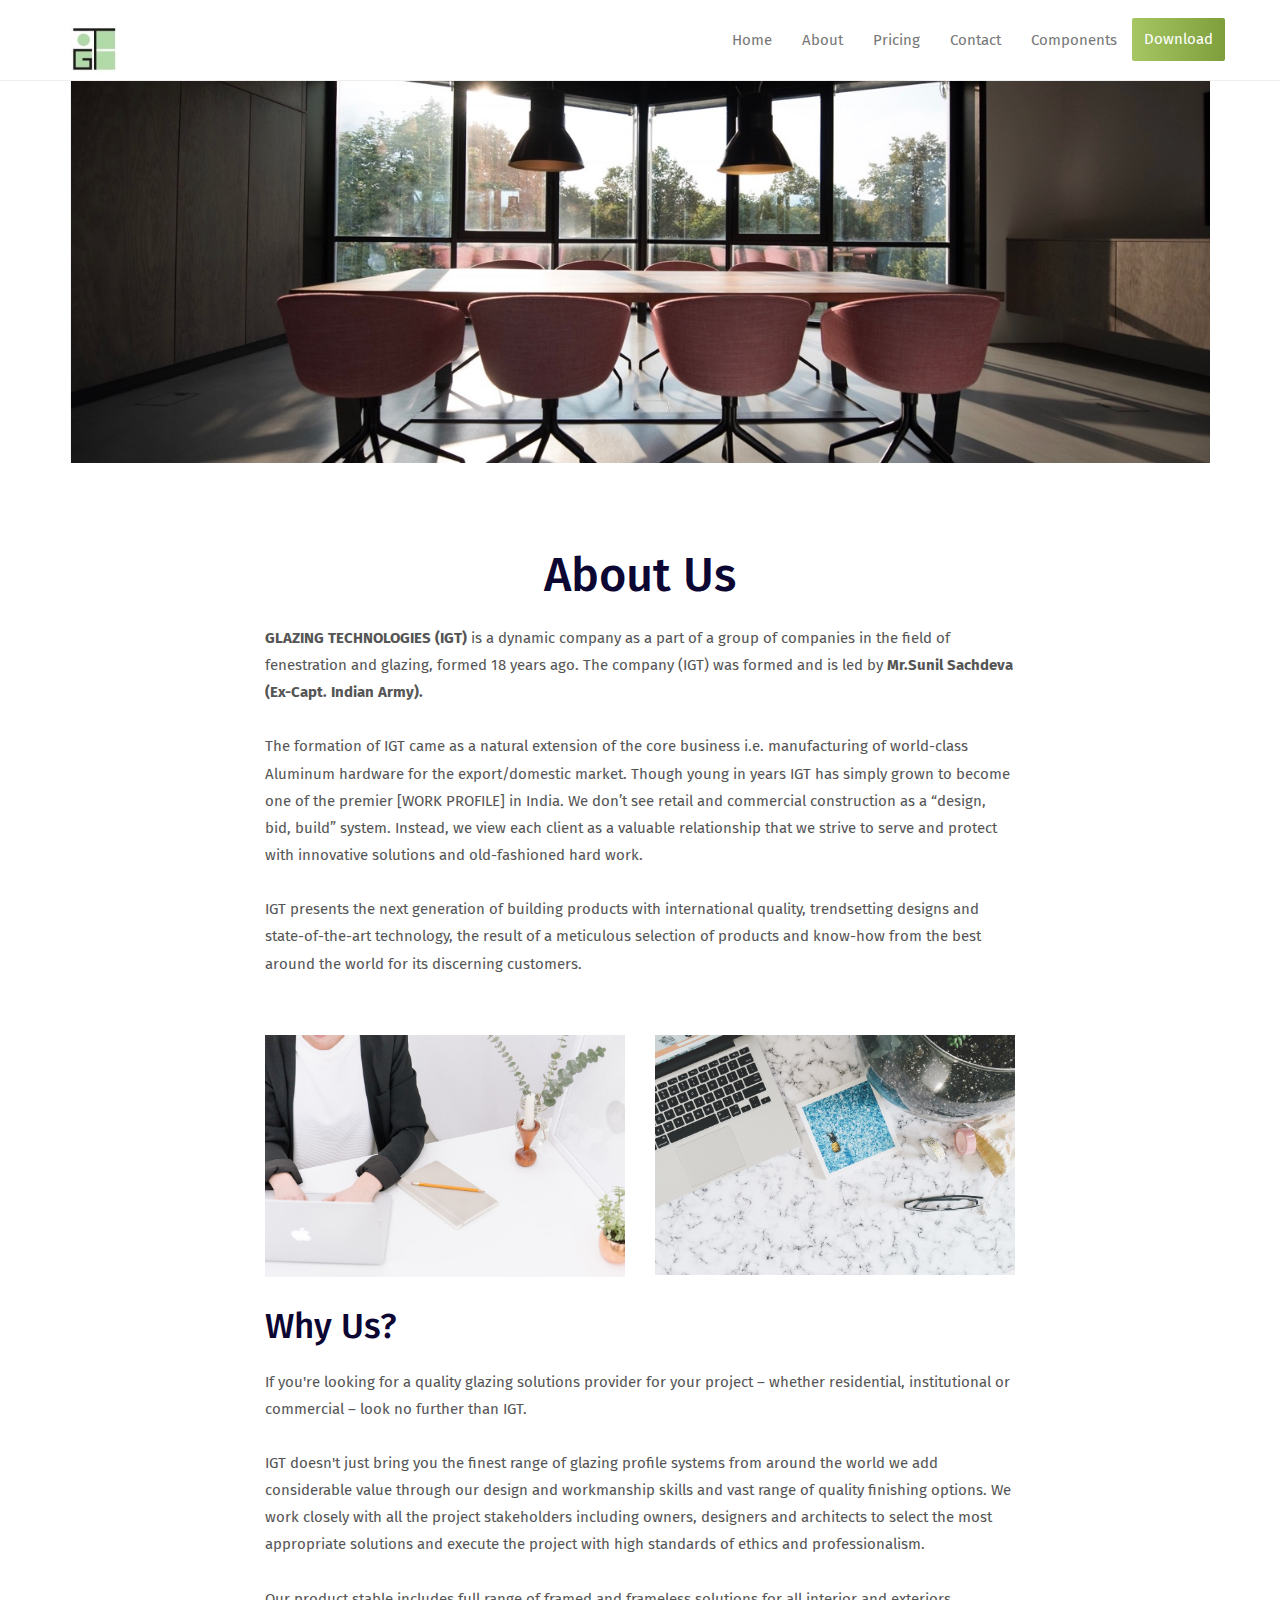
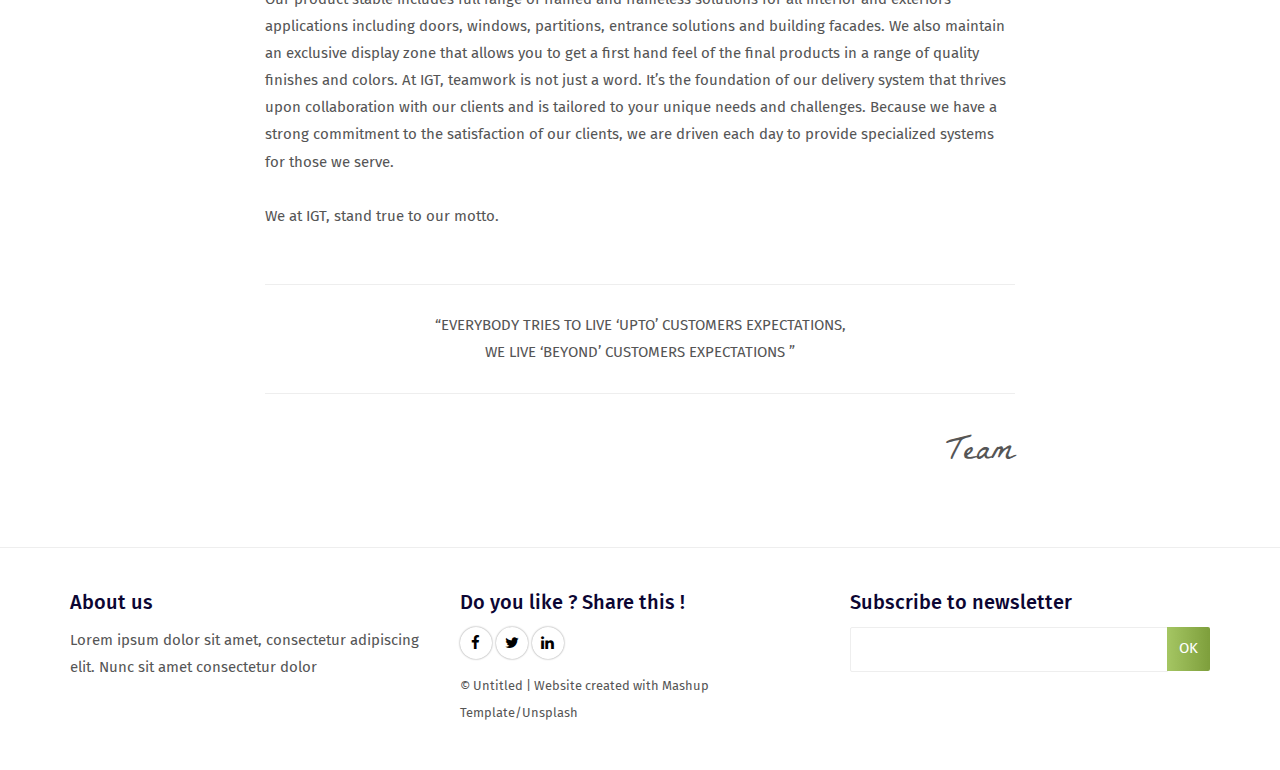
==== about.html @ 7a623878 "new web" ====
<!DOCTYPE html>
<html lang="en">

<head>
  <meta charset="UTF-8">
  <meta content="IE=edge" http-equiv="X-UA-Compatible">
  <meta content="width=device-width,initial-scale=1" name="viewport">
  <meta content="description" name="description">
  <meta name="google" content="notranslate" />
  <meta content="Mashup templates have been developped by Orson.io team" name="author">

  <!-- Disable tap highlight on IE -->
  <meta name="msapplication-tap-highlight" content="no">
  
  <link href="./assets/apple-touch-icon.png" rel="apple-touch-icon">
  <link href="./assets/favicon.ico" rel="icon">

  <link rel="shortcut icon" href="igticon.ico" type="image/x-icon" />
  
  <title>IGT :: About Us</title>

<link href="./main.a3f694c0.css" rel="stylesheet"></head>

<body>

 <!-- Add your content of header -->
<header>
  <nav class="navbar  navbar-fixed-top navbar-default">
    <div class="container">
      <div class="navbar-header">
        <button type="button" class="navbar-toggle uarr collapsed" data-toggle="collapse" data-target="#navbar-collapse-uarr">
          <span class="sr-only">Toggle navigation</span>
          <span class="icon-bar"></span>
          <span class="icon-bar"></span>
          <span class="icon-bar"></span>
        </button>
        <a class="navbar-brand" href="./index.html" title="">
          <img src="igt_logo1.jpg" class="navbar-logo-img" alt="" width="70%">
        </a>
      </div>

      <div class="collapse navbar-collapse" id="navbar-collapse-uarr">
        <ul class="nav navbar-nav navbar-right">
          <li><a href="./index.html" title="" class="active">Home</a></li>
          <li><a href="./about.html" title=""> About</a></li>
          <li><a href="./pricing.html" title=""> Pricing </a></li>
          <li><a href="./contact.html" title="">Contact</a></li>
          <li><a href="./components.html" title="">Components</a></li>
          <li>
            <p>
              <a href="./download.html" class="btn btn-primary navbar-btn" title="">Download</a>
            </p>
          </li>
          
        </ul>
      </div>
    </div>
  </nav>
</header>




<div class="">
    <div class="container">
        <div class="row">

            <div class="col-xs-12">
               <img class="img-responsive" src="./assets/images/img-01.jpg">
            </div>
        </div>
    </div>
</div>

<div class="section-container">
    <div class="container">
        <div class="row">
               <div class="col-xs-12 col-md-8 col-md-offset-2">
                    <div class="text-center">
                    <h1>About Us</h1>
                     </div>   
                        <p class="section-container-spacer"><strong> GLAZING TECHNOLOGIES (IGT) </strong> is a dynamic company as a part of a group of companies in the field of
                        fenestration and glazing, formed 18 years ago. The company (IGT) was formed and is led by <strong> Mr.Sunil Sachdeva (Ex-Capt.
                        Indian Army). </strong> <br><br>
                        The formation of IGT came as a natural extension of the core business i.e. manufacturing of world-class Aluminum
                        hardware for the export/domestic market. Though young in years IGT has simply grown to become one of the premier [WORK
                        PROFILE] in India. We don’t see retail and commercial construction as a “design, bid, build” system. Instead, we view
                        each client as a valuable relationship that we strive to serve and protect with innovative solutions and old-fashioned
                        hard work.<br><br>
                        IGT presents the next generation of building products with international quality, trendsetting designs and
                        state-of-the-art technology, the result of a meticulous selection of products and know-how from the best around the
                        world for its discerning customers.<br><br>

                        </p>

                    <div class="row section-container-spacer">
                        <div class="col-md-6">
                            <img class="img-responsive" src="./assets/images/img-03.jpg">
                        </div>
                        <div class="col-md-6">
                            <img class="img-responsive" src="./assets/images/img-02.jpg">
                        </div>
                    </div>

                    <h2>Why Us?</h2>
                    <p>If you're looking for a quality glazing solutions provider for your project – whether residential, institutional or
                    commercial – look no further than IGT. <br><br>
                    IGT doesn't just bring you the finest range of glazing profile systems from around the world we add considerable value
                    through our design and workmanship skills and vast range of quality finishing options. We work closely with all the
                    project stakeholders including owners, designers and architects to select the most appropriate solutions and execute the
                    project with high standards of ethics and professionalism.<br><br>
                    Our product stable includes full range of framed and frameless solutions for all interior and exteriors applications
                    including doors, windows, partitions, entrance solutions and building facades. We also maintain an exclusive display
                    zone that allows you to get a first hand feel of the final products in a range of quality finishes and colors.
                    At IGT, teamwork is not just a word. It’s the foundation of our delivery system that thrives upon collaboration with our
                    clients and is tailored to your unique needs and challenges. Because we have a strong commitment to the satisfaction of
                    our clients, we are driven each day to provide specialized systems for those we serve. <br><br>
                    We at IGT, stand true to our motto.<br><br>
</p>
<hr> 
                    <p align=center><q>EVERYBODY TRIES TO LIVE ‘UPTO’ CUSTOMERS EXPECTATIONS, <br>
                    WE LIVE ‘BEYOND’ CUSTOMERS EXPECTATIONS
                    <hr color="green">
</q></p>

               </div>
               
                <div class="col-xs-12 col-md-8 col-md-offset-2">
              
                            <small class="signature pull-right">Team</small>
                </div>
            </div>




        </div>

    </div>



</div>







<footer>
    <div class="section-container footer-container">
        <div class="container">
            <div class="row">
                    <div class="col-md-4">
                        <h4>About us</h4>
                        <p>Lorem ipsum dolor sit amet, consectetur adipiscing elit. Nunc sit amet consectetur dolor</p>
                    </div>

                    <div class="col-md-4">
                        <h4>Do you like ? Share this !</h4>
                        <p>
                            <a href="https://facebook.com/" class="social-round-icon white-round-icon fa-icon" title="">
                            <i class="fa fa-facebook" aria-hidden="true"></i>
                          </a>
                          <a href="https://twitter.com/" class="social-round-icon white-round-icon fa-icon" title="">
                            <i class="fa fa-twitter" aria-hidden="true"></i>
                          </a>
                          <a href="https://www.linkedin.com/" class="social-round-icon white-round-icon fa-icon" title="">
                            <i class="fa fa-linkedin" aria-hidden="true"></i>
                          </a>
                        </p>
                        <p><small>© Untitled | Website created with <a href="http://www.mashup-template.com/" class="link-like-text" title="Create website with free html template">Mashup Template</a>/<a href="http://www.unsplash.com/" class="link-like-text" title="Beautiful Free Images">Unsplash</a></small></p>    
                    </div>

                    <div class="col-md-4">
                        <h4>Subscribe to newsletter</h4>
                        
                        <div class="form-group">
                            <div class="input-group">
                                <input type="text" class="form-control footer-input-text">
                                <div class="input-group-btn">
                                    <button type="button" class="btn btn-primary btn-newsletter ">OK</button>
                                </div>
                            </div>
                        </div>


                    </div>
            </div>
        </div>
    </div>
</footer>

<script>
  document.addEventListener("DOMContentLoaded", function (event) {
    navActivePage();
  });
</script>

<!-- Google Analytics: change UA-XXXXX-X to be your site's ID 

<script>
  (function (i, s, o, g, r, a, m) {
    i['GoogleAnalyticsObject'] = r; i[r] = i[r] || function () {
      (i[r].q = i[r].q || []).push(arguments)
    }, i[r].l = 1 * new Date(); a = s.createElement(o),
      m = s.getElementsByTagName(o)[0]; a.async = 1; a.src = g; m.parentNode.insertBefore(a, m)
  })(window, document, 'script', '//www.google-analytics.com/analytics.js', 'ga');
  ga('create', 'UA-XXXXX-X', 'auto');
  ga('send', 'pageview');
</script>

--> 
<script type="text/javascript" src="./main.41beeca9.js"></script></body>

</html>
---- main.a3f694c0.css ----
@import url(https://fonts.googleapis.com/css?family=La+Belle+Aurore|Fira+Sans:400,700);@import url(https://maxcdn.bootstrapcdn.com/font-awesome/4.7.0/css/font-awesome.min.css);/*!
 * Bootstrap v3.3.7 (http://getbootstrap.com)
 * Copyright 2011-2016 Twitter, Inc.
 * Licensed under MIT (https://github.com/twbs/bootstrap/blob/master/LICENSE)
 */
/*! normalize.css v3.0.3 | MIT License | github.com/necolas/normalize.css */html{font-family:sans-serif;-ms-text-size-adjust:100%;-webkit-text-size-adjust:100%}body{margin:0}article,aside,details,figcaption,figure,footer,header,hgroup,main,menu,nav,section,summary{display:block}audio,canvas,progress,video{display:inline-block;vertical-align:baseline}audio:not([controls]){display:none;height:0}[hidden],template{display:none}a{background-color:transparent}a:active,a:hover{outline:0}abbr[title]{border-bottom:1px dotted}b,strong{font-weight:700}dfn{font-style:italic}h1{font-size:2em;margin:.67em 0}mark{background:#ff0;color:#000}small{font-size:80%}sub,sup{font-size:75%;line-height:0;position:relative;vertical-align:baseline}sup{top:-.5em}sub{bottom:-.25em}img{border:0}svg:not(:root){overflow:hidden}figure{margin:1em 40px}hr{box-sizing:content-box;height:0}pre{overflow:auto}code,kbd,pre,samp{font-family:monospace,monospace;font-size:1em}button,input,optgroup,select,textarea{color:inherit;font:inherit;margin:0}button{overflow:visible}button,select{text-transform:none}button,html input[type=button],input[type=reset],input[type=submit]{-webkit-appearance:button;cursor:pointer}button[disabled],html input[disabled]{cursor:default}button::-moz-focus-inner,input::-moz-focus-inner{border:0;padding:0}input{line-height:normal}input[type=checkbox],input[type=radio]{box-sizing:border-box;padding:0}input[type=number]::-webkit-inner-spin-button,input[type=number]::-webkit-outer-spin-button{height:auto}input[type=search]{-webkit-appearance:textfield;box-sizing:content-box}input[type=search]::-webkit-search-cancel-button,input[type=search]::-webkit-search-decoration{-webkit-appearance:none}fieldset{border:1px solid silver;margin:0 2px;padding:.35em .625em .75em}textarea{overflow:auto}optgroup{font-weight:700}table{border-collapse:collapse;border-spacing:0}td,th{padding:0}hr { 
  display: block;
  margin-top: 0.5em;
  margin-bottom: 0.5em;
  margin-left: auto;
  margin-right: auto;
  border-style: inset;
  border-width: 1px;
  color: #449d44 
}

/*! Source: https://github.com/h5bp/html5-boilerplate/blob/master/src/css/main.css */@media print{*,:after,:before{background:transparent!important;color:#000!important;box-shadow:none!important;text-shadow:none!important}a,a:visited{text-decoration:underline}a[href]:after{content:" (" attr(href) ")"}abbr[title]:after{content:" (" attr(title) ")"}a[href^="#"]:after,a[href^="javascript:"]:after{content:""}blockquote,pre{border:1px solid #999;page-break-inside:avoid}thead{display:table-header-group}img,tr{page-break-inside:avoid}img{max-width:100%!important}h2,h3,p{orphans:3;widows:3}h2,h3{page-break-after:avoid}.navbar{display:none}.btn>.caret,.dropup>.btn>.caret{border-top-color:#000!important}.label{border:1px solid #000}.table{border-collapse:collapse!important}.table td,.table th{background-color:#fff!important}.table-bordered td,.table-bordered th{border:1px solid #ddd!important}}*,:after,:before{-webkit-box-sizing:border-box;-moz-box-sizing:border-box;box-sizing:border-box}html{font-size:10px;-webkit-tap-highlight-color:transparent}body{font-family:Fira Sans,Helvetica,Arial,sans-serif;font-size:15px;line-height:1.81;color:#555;background-color:#fff}button,input,select,textarea{font-family:inherit;font-size:inherit;line-height:inherit}a{color:#8b62ff;text-decoration:none}a:focus,a:hover{color:#5216ff;text-decoration:underline}a:focus{outline:5px auto -webkit-focus-ring-color;outline-offset:-2px}figure{margin:0}img{vertical-align:middle}.img-responsive{display:block;max-width:100%;height:auto}.img-rounded{border-radius:2px}.img-thumbnail{padding:4px;line-height:1.81;background-color:#fff;border:1px solid #ddd;border-radius:2px;-webkit-transition:all .2s ease-in-out;-o-transition:all .2s ease-in-out;transition:all .2s ease-in-out;display:inline-block;max-width:100%;height:auto}.img-circle{border-radius:50%}hr{margin-top:27px;margin-bottom:27px;border:0;border-top:1px solid #eee}.sr-only{position:absolute;width:1px;height:1px;margin:-1px;padding:0;overflow:hidden;clip:rect(0,0,0,0);border:0}.sr-only-focusable:active,.sr-only-focusable:focus{position:static;width:auto;height:auto;margin:0;overflow:visible;clip:auto}[role=button]{cursor:pointer}.h1,.h2,.h3,.h4,.h5,.h6,h1,h2,h3,h4,h5,h6{font-family:inherit;font-weight:500;line-height:1.1;color:#0c0633}.h1 .small,.h1 small,.h2 .small,.h2 small,.h3 .small,.h3 small,.h4 .small,.h4 small,.h5 .small,.h5 small,.h6 .small,.h6 small,h1 .small,h1 small,h2 .small,h2 small,h3 .small,h3 small,h4 .small,h4 small,h5 .small,h5 small,h6 .small,h6 small{font-weight:400;line-height:1;color:#777}.h1,.h2,.h3,h1,h2,h3{margin-top:27px;margin-bottom:13.5px}.h1 .small,.h1 small,.h2 .small,.h2 small,.h3 .small,.h3 small,h1 .small,h1 small,h2 .small,h2 small,h3 .small,h3 small{font-size:65%}.h4,.h5,.h6,h4,h5,h6{margin-top:13.5px;margin-bottom:13.5px}.h4 .small,.h4 small,.h5 .small,.h5 small,.h6 .small,.h6 small,h4 .small,h4 small,h5 .small,h5 small,h6 .small,h6 small{font-size:75%}.h1,h1{font-size:47px}.h2,h2{font-size:35px}.h3,h3{font-size:27px}.h4,h4{font-size:20px}.h5,h5{font-size:15px}.h6,h6{font-size:13px}p{margin:0 0 13.5px}.lead{margin-bottom:27px;font-size:17px;font-weight:300;line-height:1.4}@media (min-width:768px){.lead{font-size:22.5px}}.small,small{font-size:86%}.mark,mark{background-color:#fcf8e3;padding:.2em}.text-left{text-align:left}.text-right{text-align:right}.text-center{text-align:center}.text-justify{text-align:justify}.text-nowrap{white-space:nowrap}.text-lowercase{text-transform:lowercase}.initialism,.text-uppercase{text-transform:uppercase}.text-capitalize{text-transform:capitalize}.text-muted{color:#777}.text-primary{color:#8b62ff}a.text-primary:focus,a.text-primary:hover{color:#652fff}.text-success{color:#fff}a.text-success:focus,a.text-success:hover{color:#e6e6e6}.text-info{color:#31708f}a.text-info:focus,a.text-info:hover{color:#245269}.text-warning{color:#8a6d3b}a.text-warning:focus,a.text-warning:hover{color:#66512c}.text-danger{color:#fff}a.text-danger:focus,a.text-danger:hover{color:#e6e6e6}.bg-primary{color:#fff;background-color:#8b62ff}a.bg-primary:focus,a.bg-primary:hover{background-color:#652fff}.bg-success{background-color:#005bff}a.bg-success:focus,a.bg-success:hover{background-color:#0049cc}.bg-info{background-color:#d9edf7}a.bg-info:focus,a.bg-info:hover{background-color:#afd9ee}.bg-warning{background-color:#fcf8e3}a.bg-warning:focus,a.bg-warning:hover{background-color:#f7ecb5}.bg-danger{background-color:#fe6767}a.bg-danger:focus,a.bg-danger:hover{background-color:#fe3434}.page-header{padding-bottom:12.5px;margin:54px 0 27px;border-bottom:1px solid #eee}ol,ul{margin-top:0;margin-bottom:13.5px}ol ol,ol ul,ul ol,ul ul{margin-bottom:0}.list-inline,.list-unstyled{padding-left:0;list-style:none}.list-inline{margin-left:-5px}.list-inline>li{display:inline-block;padding-left:5px;padding-right:5px}dl{margin-top:0;margin-bottom:27px}dd,dt{line-height:1.81}dt{font-weight:700}dd{margin-left:0}.dl-horizontal dd:after,.dl-horizontal dd:before{content:" ";display:table}.dl-horizontal dd:after{clear:both}@media (min-width:768px){.dl-horizontal dt{float:left;width:160px;clear:left;text-align:right;overflow:hidden;text-overflow:ellipsis;white-space:nowrap}.dl-horizontal dd{margin-left:180px}}abbr[data-original-title],abbr[title]{cursor:help;border-bottom:1px dotted #777}.initialism{font-size:90%}blockquote{padding:13.5px 27px;margin:0 0 27px;font-size:18.75px;border-left:5px solid #eee}blockquote ol:last-child,blockquote p:last-child,blockquote ul:last-child{margin-bottom:0}blockquote .small,blockquote footer,blockquote small{display:block;font-size:80%;line-height:1.81;color:#777}blockquote .small:before,blockquote footer:before,blockquote small:before{content:"\2014   \A0"}.blockquote-reverse,blockquote.pull-right{padding-right:15px;padding-left:0;border-right:5px solid #eee;border-left:0;text-align:right}.blockquote-reverse .small:before,.blockquote-reverse footer:before,.blockquote-reverse small:before,blockquote.pull-right .small:before,blockquote.pull-right footer:before,blockquote.pull-right small:before{content:""}.blockquote-reverse .small:after,.blockquote-reverse footer:after,.blockquote-reverse small:after,blockquote.pull-right .small:after,blockquote.pull-right footer:after,blockquote.pull-right small:after{content:"\A0   \2014"}address{margin-bottom:27px;font-style:normal;line-height:1.81}code,kbd,pre,samp{font-family:Menlo,Monaco,Consolas,Courier New,monospace}code{color:#c7254e;background-color:#f9f2f4}code,kbd{padding:2px 4px;font-size:90%;border-radius:2px}kbd{color:#fff;background-color:#333;box-shadow:inset 0 -1px 0 rgba(0,0,0,.25)}kbd kbd{padding:0;font-size:100%;font-weight:700;box-shadow:none}pre{display:block;padding:13px;margin:0 0 13.5px;font-size:14px;line-height:1.81;word-break:break-all;word-wrap:break-word;color:#333;background-color:#f5f5f5;border:1px solid #ccc;border-radius:2px}pre code{padding:0;font-size:inherit;color:inherit;white-space:pre-wrap;background-color:transparent;border-radius:0}.pre-scrollable{max-height:340px;overflow-y:scroll}.container{margin-right:auto;margin-left:auto;padding-left:15px;padding-right:15px}.container:after,.container:before{content:" ";display:table}.container:after{clear:both}@media (min-width:768px){.container{width:750px}}@media (min-width:992px){.container{width:970px}}@media (min-width:1200px){.container{width:1170px}}.container-fluid{margin-right:auto;margin-left:auto;padding-left:15px;padding-right:15px}.container-fluid:after,.container-fluid:before{content:" ";display:table}.container-fluid:after{clear:both}.row{margin-left:-15px;margin-right:-15px}.row:after,.row:before{content:" ";display:table}.row:after{clear:both}.col-lg-1,.col-lg-2,.col-lg-3,.col-lg-4,.col-lg-5,.col-lg-6,.col-lg-7,.col-lg-8,.col-lg-9,.col-lg-10,.col-lg-11,.col-lg-12,.col-md-1,.col-md-2,.col-md-3,.col-md-4,.col-md-5,.col-md-6,.col-md-7,.col-md-8,.col-md-9,.col-md-10,.col-md-11,.col-md-12,.col-sm-1,.col-sm-2,.col-sm-3,.col-sm-4,.col-sm-5,.col-sm-6,.col-sm-7,.col-sm-8,.col-sm-9,.col-sm-10,.col-sm-11,.col-sm-12,.col-xs-1,.col-xs-2,.col-xs-3,.col-xs-4,.col-xs-5,.col-xs-6,.col-xs-7,.col-xs-8,.col-xs-9,.col-xs-10,.col-xs-11,.col-xs-12{position:relative;min-height:1px;padding-left:15px;padding-right:15px}.col-xs-1,.col-xs-2,.col-xs-3,.col-xs-4,.col-xs-5,.col-xs-6,.col-xs-7,.col-xs-8,.col-xs-9,.col-xs-10,.col-xs-11,.col-xs-12{float:left}.col-xs-1{width:8.33333%}.col-xs-2{width:16.66667%}.col-xs-3{width:25%}.col-xs-4{width:33.33333%}.col-xs-5{width:41.66667%}.col-xs-6{width:50%}.col-xs-7{width:58.33333%}.col-xs-8{width:66.66667%}.col-xs-9{width:75%}.col-xs-10{width:83.33333%}.col-xs-11{width:91.66667%}.col-xs-12{width:100%}.col-xs-pull-0{right:auto}.col-xs-pull-1{right:8.33333%}.col-xs-pull-2{right:16.66667%}.col-xs-pull-3{right:25%}.col-xs-pull-4{right:33.33333%}.col-xs-pull-5{right:41.66667%}.col-xs-pull-6{right:50%}.col-xs-pull-7{right:58.33333%}.col-xs-pull-8{right:66.66667%}.col-xs-pull-9{right:75%}.col-xs-pull-10{right:83.33333%}.col-xs-pull-11{right:91.66667%}.col-xs-pull-12{right:100%}.col-xs-push-0{left:auto}.col-xs-push-1{left:8.33333%}.col-xs-push-2{left:16.66667%}.col-xs-push-3{left:25%}.col-xs-push-4{left:33.33333%}.col-xs-push-5{left:41.66667%}.col-xs-push-6{left:50%}.col-xs-push-7{left:58.33333%}.col-xs-push-8{left:66.66667%}.col-xs-push-9{left:75%}.col-xs-push-10{left:83.33333%}.col-xs-push-11{left:91.66667%}.col-xs-push-12{left:100%}.col-xs-offset-0{margin-left:0}.col-xs-offset-1{margin-left:8.33333%}.col-xs-offset-2{margin-left:16.66667%}.col-xs-offset-3{margin-left:25%}.col-xs-offset-4{margin-left:33.33333%}.col-xs-offset-5{margin-left:41.66667%}.col-xs-offset-6{margin-left:50%}.col-xs-offset-7{margin-left:58.33333%}.col-xs-offset-8{margin-left:66.66667%}.col-xs-offset-9{margin-left:75%}.col-xs-offset-10{margin-left:83.33333%}.col-xs-offset-11{margin-left:91.66667%}.col-xs-offset-12{margin-left:100%}@media (min-width:768px){.col-sm-1,.col-sm-2,.col-sm-3,.col-sm-4,.col-sm-5,.col-sm-6,.col-sm-7,.col-sm-8,.col-sm-9,.col-sm-10,.col-sm-11,.col-sm-12{float:left}.col-sm-1{width:8.33333%}.col-sm-2{width:16.66667%}.col-sm-3{width:25%}.col-sm-4{width:33.33333%}.col-sm-5{width:41.66667%}.col-sm-6{width:50%}.col-sm-7{width:58.33333%}.col-sm-8{width:66.66667%}.col-sm-9{width:75%}.col-sm-10{width:83.33333%}.col-sm-11{width:91.66667%}.col-sm-12{width:100%}.col-sm-pull-0{right:auto}.col-sm-pull-1{right:8.33333%}.col-sm-pull-2{right:16.66667%}.col-sm-pull-3{right:25%}.col-sm-pull-4{right:33.33333%}.col-sm-pull-5{right:41.66667%}.col-sm-pull-6{right:50%}.col-sm-pull-7{right:58.33333%}.col-sm-pull-8{right:66.66667%}.col-sm-pull-9{right:75%}.col-sm-pull-10{right:83.33333%}.col-sm-pull-11{right:91.66667%}.col-sm-pull-12{right:100%}.col-sm-push-0{left:auto}.col-sm-push-1{left:8.33333%}.col-sm-push-2{left:16.66667%}.col-sm-push-3{left:25%}.col-sm-push-4{left:33.33333%}.col-sm-push-5{left:41.66667%}.col-sm-push-6{left:50%}.col-sm-push-7{left:58.33333%}.col-sm-push-8{left:66.66667%}.col-sm-push-9{left:75%}.col-sm-push-10{left:83.33333%}.col-sm-push-11{left:91.66667%}.col-sm-push-12{left:100%}.col-sm-offset-0{margin-left:0}.col-sm-offset-1{margin-left:8.33333%}.col-sm-offset-2{margin-left:16.66667%}.col-sm-offset-3{margin-left:25%}.col-sm-offset-4{margin-left:33.33333%}.col-sm-offset-5{margin-left:41.66667%}.col-sm-offset-6{margin-left:50%}.col-sm-offset-7{margin-left:58.33333%}.col-sm-offset-8{margin-left:66.66667%}.col-sm-offset-9{margin-left:75%}.col-sm-offset-10{margin-left:83.33333%}.col-sm-offset-11{margin-left:91.66667%}.col-sm-offset-12{margin-left:100%}}@media (min-width:992px){.col-md-1,.col-md-2,.col-md-3,.col-md-4,.col-md-5,.col-md-6,.col-md-7,.col-md-8,.col-md-9,.col-md-10,.col-md-11,.col-md-12{float:left}.col-md-1{width:8.33333%}.col-md-2{width:16.66667%}.col-md-3{width:25%}.col-md-4{width:33.33333%}.col-md-5{width:41.66667%}.col-md-6{width:50%}.col-md-7{width:58.33333%}.col-md-8{width:66.66667%}.col-md-9{width:75%}.col-md-10{width:83.33333%}.col-md-11{width:91.66667%}.col-md-12{width:100%}.col-md-pull-0{right:auto}.col-md-pull-1{right:8.33333%}.col-md-pull-2{right:16.66667%}.col-md-pull-3{right:25%}.col-md-pull-4{right:33.33333%}.col-md-pull-5{right:41.66667%}.col-md-pull-6{right:50%}.col-md-pull-7{right:58.33333%}.col-md-pull-8{right:66.66667%}.col-md-pull-9{right:75%}.col-md-pull-10{right:83.33333%}.col-md-pull-11{right:91.66667%}.col-md-pull-12{right:100%}.col-md-push-0{left:auto}.col-md-push-1{left:8.33333%}.col-md-push-2{left:16.66667%}.col-md-push-3{left:25%}.col-md-push-4{left:33.33333%}.col-md-push-5{left:41.66667%}.col-md-push-6{left:50%}.col-md-push-7{left:58.33333%}.col-md-push-8{left:66.66667%}.col-md-push-9{left:75%}.col-md-push-10{left:83.33333%}.col-md-push-11{left:91.66667%}.col-md-push-12{left:100%}.col-md-offset-0{margin-left:0}.col-md-offset-1{margin-left:8.33333%}.col-md-offset-2{margin-left:16.66667%}.col-md-offset-3{margin-left:25%}.col-md-offset-4{margin-left:33.33333%}.col-md-offset-5{margin-left:41.66667%}.col-md-offset-6{margin-left:50%}.col-md-offset-7{margin-left:58.33333%}.col-md-offset-8{margin-left:66.66667%}.col-md-offset-9{margin-left:75%}.col-md-offset-10{margin-left:83.33333%}.col-md-offset-11{margin-left:91.66667%}.col-md-offset-12{margin-left:100%}}@media (min-width:1200px){.col-lg-1,.col-lg-2,.col-lg-3,.col-lg-4,.col-lg-5,.col-lg-6,.col-lg-7,.col-lg-8,.col-lg-9,.col-lg-10,.col-lg-11,.col-lg-12{float:left}.col-lg-1{width:8.33333%}.col-lg-2{width:16.66667%}.col-lg-3{width:25%}.col-lg-4{width:33.33333%}.col-lg-5{width:41.66667%}.col-lg-6{width:50%}.col-lg-7{width:58.33333%}.col-lg-8{width:66.66667%}.col-lg-9{width:75%}.col-lg-10{width:83.33333%}.col-lg-11{width:91.66667%}.col-lg-12{width:100%}.col-lg-pull-0{right:auto}.col-lg-pull-1{right:8.33333%}.col-lg-pull-2{right:16.66667%}.col-lg-pull-3{right:25%}.col-lg-pull-4{right:33.33333%}.col-lg-pull-5{right:41.66667%}.col-lg-pull-6{right:50%}.col-lg-pull-7{right:58.33333%}.col-lg-pull-8{right:66.66667%}.col-lg-pull-9{right:75%}.col-lg-pull-10{right:83.33333%}.col-lg-pull-11{right:91.66667%}.col-lg-pull-12{right:100%}.col-lg-push-0{left:auto}.col-lg-push-1{left:8.33333%}.col-lg-push-2{left:16.66667%}.col-lg-push-3{left:25%}.col-lg-push-4{left:33.33333%}.col-lg-push-5{left:41.66667%}.col-lg-push-6{left:50%}.col-lg-push-7{left:58.33333%}.col-lg-push-8{left:66.66667%}.col-lg-push-9{left:75%}.col-lg-push-10{left:83.33333%}.col-lg-push-11{left:91.66667%}.col-lg-push-12{left:100%}.col-lg-offset-0{margin-left:0}.col-lg-offset-1{margin-left:8.33333%}.col-lg-offset-2{margin-left:16.66667%}.col-lg-offset-3{margin-left:25%}.col-lg-offset-4{margin-left:33.33333%}.col-lg-offset-5{margin-left:41.66667%}.col-lg-offset-6{margin-left:50%}.col-lg-offset-7{margin-left:58.33333%}.col-lg-offset-8{margin-left:66.66667%}.col-lg-offset-9{margin-left:75%}.col-lg-offset-10{margin-left:83.33333%}.col-lg-offset-11{margin-left:91.66667%}.col-lg-offset-12{margin-left:100%}}table{background-color:transparent}caption{padding-top:8px;padding-bottom:8px;color:#777}caption,th{text-align:left}.table{width:100%;max-width:100%;margin-bottom:27px}.table>tbody>tr>td,.table>tbody>tr>th,.table>tfoot>tr>td,.table>tfoot>tr>th,.table>thead>tr>td,.table>thead>tr>th{padding:8px;line-height:1.81;vertical-align:top;border-top:1px solid #ddd}.table>thead>tr>th{vertical-align:bottom;border-bottom:2px solid #ddd}.table>caption+thead>tr:first-child>td,.table>caption+thead>tr:first-child>th,.table>colgroup+thead>tr:first-child>td,.table>colgroup+thead>tr:first-child>th,.table>thead:first-child>tr:first-child>td,.table>thead:first-child>tr:first-child>th{border-top:0}.table>tbody+tbody{border-top:2px solid #ddd}.table .table{background-color:#fff}.table-condensed>tbody>tr>td,.table-condensed>tbody>tr>th,.table-condensed>tfoot>tr>td,.table-condensed>tfoot>tr>th,.table-condensed>thead>tr>td,.table-condensed>thead>tr>th{padding:5px}.table-bordered,.table-bordered>tbody>tr>td,.table-bordered>tbody>tr>th,.table-bordered>tfoot>tr>td,.table-bordered>tfoot>tr>th,.table-bordered>thead>tr>td,.table-bordered>thead>tr>th{border:1px solid #ddd}.table-bordered>thead>tr>td,.table-bordered>thead>tr>th{border-bottom-width:2px}.table-striped>tbody>tr:nth-of-type(odd){background-color:#f9f9f9}.table-hover>tbody>tr:hover{background-color:#f5f5f5}table col[class*=col-]{position:static;float:none;display:table-column}table td[class*=col-],table th[class*=col-]{position:static;float:none;display:table-cell}.table>tbody>tr.active>td,.table>tbody>tr.active>th,.table>tbody>tr>td.active,.table>tbody>tr>th.active,.table>tfoot>tr.active>td,.table>tfoot>tr.active>th,.table>tfoot>tr>td.active,.table>tfoot>tr>th.active,.table>thead>tr.active>td,.table>thead>tr.active>th,.table>thead>tr>td.active,.table>thead>tr>th.active{background-color:#f5f5f5}.table-hover>tbody>tr.active:hover>td,.table-hover>tbody>tr.active:hover>th,.table-hover>tbody>tr:hover>.active,.table-hover>tbody>tr>td.active:hover,.table-hover>tbody>tr>th.active:hover{background-color:#e8e8e8}.table>tbody>tr.success>td,.table>tbody>tr.success>th,.table>tbody>tr>td.success,.table>tbody>tr>th.success,.table>tfoot>tr.success>td,.table>tfoot>tr.success>th,.table>tfoot>tr>td.success,.table>tfoot>tr>th.success,.table>thead>tr.success>td,.table>thead>tr.success>th,.table>thead>tr>td.success,.table>thead>tr>th.success{background-color:#005bff}.table-hover>tbody>tr.success:hover>td,.table-hover>tbody>tr.success:hover>th,.table-hover>tbody>tr:hover>.success,.table-hover>tbody>tr>td.success:hover,.table-hover>tbody>tr>th.success:hover{background-color:#0052e6}.table>tbody>tr.info>td,.table>tbody>tr.info>th,.table>tbody>tr>td.info,.table>tbody>tr>th.info,.table>tfoot>tr.info>td,.table>tfoot>tr.info>th,.table>tfoot>tr>td.info,.table>tfoot>tr>th.info,.table>thead>tr.info>td,.table>thead>tr.info>th,.table>thead>tr>td.info,.table>thead>tr>th.info{background-color:#d9edf7}.table-hover>tbody>tr.info:hover>td,.table-hover>tbody>tr.info:hover>th,.table-hover>tbody>tr:hover>.info,.table-hover>tbody>tr>td.info:hover,.table-hover>tbody>tr>th.info:hover{background-color:#c4e3f3}.table>tbody>tr.warning>td,.table>tbody>tr.warning>th,.table>tbody>tr>td.warning,.table>tbody>tr>th.warning,.table>tfoot>tr.warning>td,.table>tfoot>tr.warning>th,.table>tfoot>tr>td.warning,.table>tfoot>tr>th.warning,.table>thead>tr.warning>td,.table>thead>tr.warning>th,.table>thead>tr>td.warning,.table>thead>tr>th.warning{background-color:#fcf8e3}.table-hover>tbody>tr.warning:hover>td,.table-hover>tbody>tr.warning:hover>th,.table-hover>tbody>tr:hover>.warning,.table-hover>tbody>tr>td.warning:hover,.table-hover>tbody>tr>th.warning:hover{background-color:#faf2cc}.table>tbody>tr.danger>td,.table>tbody>tr.danger>th,.table>tbody>tr>td.danger,.table>tbody>tr>th.danger,.table>tfoot>tr.danger>td,.table>tfoot>tr.danger>th,.table>tfoot>tr>td.danger,.table>tfoot>tr>th.danger,.table>thead>tr.danger>td,.table>thead>tr.danger>th,.table>thead>tr>td.danger,.table>thead>tr>th.danger{background-color:#fe6767}.table-hover>tbody>tr.danger:hover>td,.table-hover>tbody>tr.danger:hover>th,.table-hover>tbody>tr:hover>.danger,.table-hover>tbody>tr>td.danger:hover,.table-hover>tbody>tr>th.danger:hover{background-color:#fe4e4e}.table-responsive{overflow-x:auto;min-height:.01%}@media screen and (max-width:767px){.table-responsive{width:100%;margin-bottom:20.25px;overflow-y:hidden;-ms-overflow-style:-ms-autohiding-scrollbar;border:1px solid #ddd}.table-responsive>.table{margin-bottom:0}.table-responsive>.table>tbody>tr>td,.table-responsive>.table>tbody>tr>th,.table-responsive>.table>tfoot>tr>td,.table-responsive>.table>tfoot>tr>th,.table-responsive>.table>thead>tr>td,.table-responsive>.table>thead>tr>th{white-space:nowrap}.table-responsive>.table-bordered{border:0}.table-responsive>.table-bordered>tbody>tr>td:first-child,.table-responsive>.table-bordered>tbody>tr>th:first-child,.table-responsive>.table-bordered>tfoot>tr>td:first-child,.table-responsive>.table-bordered>tfoot>tr>th:first-child,.table-responsive>.table-bordered>thead>tr>td:first-child,.table-responsive>.table-bordered>thead>tr>th:first-child{border-left:0}.table-responsive>.table-bordered>tbody>tr>td:last-child,.table-responsive>.table-bordered>tbody>tr>th:last-child,.table-responsive>.table-bordered>tfoot>tr>td:last-child,.table-responsive>.table-bordered>tfoot>tr>th:last-child,.table-responsive>.table-bordered>thead>tr>td:last-child,.table-responsive>.table-bordered>thead>tr>th:last-child{border-right:0}.table-responsive>.table-bordered>tbody>tr:last-child>td,.table-responsive>.table-bordered>tbody>tr:last-child>th,.table-responsive>.table-bordered>tfoot>tr:last-child>td,.table-responsive>.table-bordered>tfoot>tr:last-child>th{border-bottom:0}}fieldset{margin:0;min-width:0}fieldset,legend{padding:0;border:0}legend{display:block;width:100%;margin-bottom:27px;font-size:22.5px;line-height:inherit;color:#333;border-bottom:1px solid #e5e5e5}label{display:inline-block;max-width:100%;margin-bottom:5px;font-weight:700}input[type=search]{-webkit-box-sizing:border-box;-moz-box-sizing:border-box;box-sizing:border-box}input[type=checkbox],input[type=radio]{margin:4px 0 0;margin-top:1px\9;line-height:normal}input[type=file]{display:block}input[type=range]{display:block;width:100%}select[multiple],select[size]{height:auto}input[type=checkbox]:focus,input[type=file]:focus,input[type=radio]:focus{outline:5px auto -webkit-focus-ring-color;outline-offset:-2px}output{padding-top:9px}.form-control,output{display:block;font-size:15px;line-height:1.81;color:#555}.form-control{width:100%;height:45px;padding:8px 12px;background-color:#fff;background-image:none;border:1px solid #eee;border-radius:2px;-webkit-box-shadow:inset 0 1px 1px rgba(0,0,0,.075);box-shadow:inset 0 1px 1px rgba(0,0,0,.075);-webkit-transition:border-color .15s ease-in-out,box-shadow .15s ease-in-out;-o-transition:border-color ease-in-out .15s,box-shadow ease-in-out .15s;transition:border-color .15s ease-in-out,box-shadow .15s ease-in-out}.form-control:focus{border-color:#66afe9;outline:0;-webkit-box-shadow:inset 0 1px 1px rgba(0,0,0,.075),0 0 8px rgba(102,175,233,.6);box-shadow:inset 0 1px 1px rgba(0,0,0,.075),0 0 8px rgba(102,175,233,.6)}.form-control::-moz-placeholder{color:#999;opacity:1}.form-control:-ms-input-placeholder{color:#999}.form-control::-webkit-input-placeholder{color:#999}.form-control::-ms-expand{border:0;background-color:transparent}.form-control[disabled],.form-control[readonly],fieldset[disabled] .form-control{background-color:#eee;opacity:1}.form-control[disabled],fieldset[disabled] .form-control{cursor:not-allowed}textarea.form-control{height:auto}input[type=search]{-webkit-appearance:none}@media screen and (-webkit-min-device-pixel-ratio:0){input[type=date].form-control,input[type=datetime-local].form-control,input[type=month].form-control,input[type=time].form-control{line-height:45px}.input-group-sm>.input-group-btn>input[type=date].btn,.input-group-sm>.input-group-btn>input[type=datetime-local].btn,.input-group-sm>.input-group-btn>input[type=month].btn,.input-group-sm>.input-group-btn>input[type=time].btn,.input-group-sm>input[type=date].form-control,.input-group-sm>input[type=date].input-group-addon,.input-group-sm>input[type=datetime-local].form-control,.input-group-sm>input[type=datetime-local].input-group-addon,.input-group-sm>input[type=month].form-control,.input-group-sm>input[type=month].input-group-addon,.input-group-sm>input[type=time].form-control,.input-group-sm>input[type=time].input-group-addon,.input-group-sm input[type=date],.input-group-sm input[type=datetime-local],.input-group-sm input[type=month],.input-group-sm input[type=time],input[type=date].input-sm,input[type=datetime-local].input-sm,input[type=month].input-sm,input[type=time].input-sm{line-height:33px}.input-group-lg>.input-group-btn>input[type=date].btn,.input-group-lg>.input-group-btn>input[type=datetime-local].btn,.input-group-lg>.input-group-btn>input[type=month].btn,.input-group-lg>.input-group-btn>input[type=time].btn,.input-group-lg>input[type=date].form-control,.input-group-lg>input[type=date].input-group-addon,.input-group-lg>input[type=datetime-local].form-control,.input-group-lg>input[type=datetime-local].input-group-addon,.input-group-lg>input[type=month].form-control,.input-group-lg>input[type=month].input-group-addon,.input-group-lg>input[type=time].form-control,.input-group-lg>input[type=time].input-group-addon,.input-group-lg input[type=date],.input-group-lg input[type=datetime-local],.input-group-lg input[type=month],.input-group-lg input[type=time],input[type=date].input-lg,input[type=datetime-local].input-lg,input[type=month].input-lg,input[type=time].input-lg{line-height:52px}}.form-group{margin-bottom:15px}.checkbox,.radio{position:relative;display:block;margin-top:10px;margin-bottom:10px}.checkbox label,.radio label{min-height:27px;padding-left:20px;margin-bottom:0;font-weight:400;cursor:pointer}.checkbox-inline input[type=checkbox],.checkbox input[type=checkbox],.radio-inline input[type=radio],.radio input[type=radio]{position:absolute;margin-left:-20px;margin-top:4px\9}.checkbox+.checkbox,.radio+.radio{margin-top:-5px}.checkbox-inline,.radio-inline{position:relative;display:inline-block;padding-left:20px;margin-bottom:0;vertical-align:middle;font-weight:400;cursor:pointer}.checkbox-inline+.checkbox-inline,.radio-inline+.radio-inline{margin-top:0;margin-left:10px}.checkbox-inline.disabled,.checkbox.disabled label,.radio-inline.disabled,.radio.disabled label,fieldset[disabled] .checkbox-inline,fieldset[disabled] .checkbox label,fieldset[disabled] .radio-inline,fieldset[disabled] .radio label,fieldset[disabled] input[type=checkbox],fieldset[disabled] input[type=radio],input[type=checkbox].disabled,input[type=checkbox][disabled],input[type=radio].disabled,input[type=radio][disabled]{cursor:not-allowed}.form-control-static{padding-top:9px;padding-bottom:9px;margin-bottom:0;min-height:42px}.form-control-static.input-lg,.form-control-static.input-sm,.input-group-lg>.form-control-static.form-control,.input-group-lg>.form-control-static.input-group-addon,.input-group-lg>.input-group-btn>.form-control-static.btn,.input-group-sm>.form-control-static.form-control,.input-group-sm>.form-control-static.input-group-addon,.input-group-sm>.input-group-btn>.form-control-static.btn{padding-left:0;padding-right:0}.input-group-sm>.form-control,.input-group-sm>.input-group-addon,.input-group-sm>.input-group-btn>.btn,.input-sm{height:33px;padding:6px 10px;font-size:13px;line-height:1.5;border-radius:2px}.input-group-sm>.input-group-btn>select.btn,.input-group-sm>select.form-control,.input-group-sm>select.input-group-addon,select.input-sm{height:33px;line-height:33px}.input-group-sm>.input-group-btn>select[multiple].btn,.input-group-sm>.input-group-btn>textarea.btn,.input-group-sm>select[multiple].form-control,.input-group-sm>select[multiple].input-group-addon,.input-group-sm>textarea.form-control,.input-group-sm>textarea.input-group-addon,select[multiple].input-sm,textarea.input-sm{height:auto}.form-group-sm .form-control{height:33px;padding:6px 10px;font-size:13px;line-height:1.5;border-radius:2px}.form-group-sm select.form-control{height:33px;line-height:33px}.form-group-sm select[multiple].form-control,.form-group-sm textarea.form-control{height:auto}.form-group-sm .form-control-static{height:33px;min-height:40px;padding:7px 10px;font-size:13px;line-height:1.5}.input-group-lg>.form-control,.input-group-lg>.input-group-addon,.input-group-lg>.input-group-btn>.btn,.input-lg{height:52px;padding:12px 16px;font-size:19px;line-height:1.33333;border-radius:2px}.input-group-lg>.input-group-btn>select.btn,.input-group-lg>select.form-control,.input-group-lg>select.input-group-addon,select.input-lg{height:52px;line-height:52px}.input-group-lg>.input-group-btn>select[multiple].btn,.input-group-lg>.input-group-btn>textarea.btn,.input-group-lg>select[multiple].form-control,.input-group-lg>select[multiple].input-group-addon,.input-group-lg>textarea.form-control,.input-group-lg>textarea.input-group-addon,select[multiple].input-lg,textarea.input-lg{height:auto}.form-group-lg .form-control{height:52px;padding:12px 16px;font-size:19px;line-height:1.33333;border-radius:2px}.form-group-lg select.form-control{height:52px;line-height:52px}.form-group-lg select[multiple].form-control,.form-group-lg textarea.form-control{height:auto}.form-group-lg .form-control-static{height:52px;min-height:46px;padding:13px 16px;font-size:19px;line-height:1.33333}.has-feedback{position:relative}.has-feedback .form-control{padding-right:56.25px}.form-control-feedback{position:absolute;top:0;right:0;z-index:2;display:block;width:45px;height:45px;line-height:45px;text-align:center;pointer-events:none}.form-group-lg .form-control+.form-control-feedback,.input-group-lg+.form-control-feedback,.input-group-lg>.form-control+.form-control-feedback,.input-group-lg>.input-group-addon+.form-control-feedback,.input-group-lg>.input-group-btn>.btn+.form-control-feedback,.input-lg+.form-control-feedback{width:52px;height:52px;line-height:52px}.form-group-sm .form-control+.form-control-feedback,.input-group-sm+.form-control-feedback,.input-group-sm>.form-control+.form-control-feedback,.input-group-sm>.input-group-addon+.form-control-feedback,.input-group-sm>.input-group-btn>.btn+.form-control-feedback,.input-sm+.form-control-feedback{width:33px;height:33px;line-height:33px}.has-success .checkbox,.has-success .checkbox-inline,.has-success.checkbox-inline label,.has-success.checkbox label,.has-success .control-label,.has-success .help-block,.has-success .radio,.has-success .radio-inline,.has-success.radio-inline label,.has-success.radio label{color:#fff}.has-success .form-control{border-color:#fff;-webkit-box-shadow:inset 0 1px 1px rgba(0,0,0,.075);box-shadow:inset 0 1px 1px rgba(0,0,0,.075)}.has-success .form-control:focus{border-color:#e6e6e6;-webkit-box-shadow:inset 0 1px 1px rgba(0,0,0,.075),0 0 6px #fff;box-shadow:inset 0 1px 1px rgba(0,0,0,.075),0 0 6px #fff}.has-success .input-group-addon{color:#fff;border-color:#fff;background-color:#005bff}.has-success .form-control-feedback{color:#fff}.has-warning .checkbox,.has-warning .checkbox-inline,.has-warning.checkbox-inline label,.has-warning.checkbox label,.has-warning .control-label,.has-warning .help-block,.has-warning .radio,.has-warning .radio-inline,.has-warning.radio-inline label,.has-warning.radio label{color:#8a6d3b}.has-warning .form-control{border-color:#8a6d3b;-webkit-box-shadow:inset 0 1px 1px rgba(0,0,0,.075);box-shadow:inset 0 1px 1px rgba(0,0,0,.075)}.has-warning .form-control:focus{border-color:#66512c;-webkit-box-shadow:inset 0 1px 1px rgba(0,0,0,.075),0 0 6px #c0a16b;box-shadow:inset 0 1px 1px rgba(0,0,0,.075),0 0 6px #c0a16b}.has-warning .input-group-addon{color:#8a6d3b;border-color:#8a6d3b;background-color:#fcf8e3}.has-warning .form-control-feedback{color:#8a6d3b}.has-error .checkbox,.has-error .checkbox-inline,.has-error.checkbox-inline label,.has-error.checkbox label,.has-error .control-label,.has-error .help-block,.has-error .radio,.has-error .radio-inline,.has-error.radio-inline label,.has-error.radio label{color:#fff}.has-error .form-control{border-color:#fff;-webkit-box-shadow:inset 0 1px 1px rgba(0,0,0,.075);box-shadow:inset 0 1px 1px rgba(0,0,0,.075)}.has-error .form-control:focus{border-color:#e6e6e6;-webkit-box-shadow:inset 0 1px 1px rgba(0,0,0,.075),0 0 6px #fff;box-shadow:inset 0 1px 1px rgba(0,0,0,.075),0 0 6px #fff}.has-error .input-group-addon{color:#fff;border-color:#fff;background-color:#fe6767}.has-error .form-control-feedback{color:#fff}.has-feedback label~.form-control-feedback{top:32px}.has-feedback label.sr-only~.form-control-feedback{top:0}.help-block{display:block;margin-top:5px;margin-bottom:10px;color:#959595}@media (min-width:768px){.form-inline .form-group{display:inline-block;margin-bottom:0;vertical-align:middle}.form-inline .form-control{display:inline-block;width:auto;vertical-align:middle}.form-inline .form-control-static{display:inline-block}.form-inline .input-group{display:inline-table;vertical-align:middle}.form-inline .input-group .form-control,.form-inline .input-group .input-group-addon,.form-inline .input-group .input-group-btn{width:auto}.form-inline .input-group>.form-control{width:100%}.form-inline .control-label{margin-bottom:0;vertical-align:middle}.form-inline .checkbox,.form-inline .radio{display:inline-block;margin-top:0;margin-bottom:0;vertical-align:middle}.form-inline .checkbox label,.form-inline .radio label{padding-left:0}.form-inline .checkbox input[type=checkbox],.form-inline .radio input[type=radio]{position:relative;margin-left:0}.form-inline .has-feedback .form-control-feedback{top:0}}.form-horizontal .checkbox,.form-horizontal .checkbox-inline,.form-horizontal .radio,.form-horizontal .radio-inline{margin-top:0;margin-bottom:0;padding-top:9px}.form-horizontal .checkbox,.form-horizontal .radio{min-height:36px}.form-horizontal .form-group{margin-left:-15px;margin-right:-15px}.form-horizontal .form-group:after,.form-horizontal .form-group:before{content:" ";display:table}.form-horizontal .form-group:after{clear:both}@media (min-width:768px){.form-horizontal .control-label{text-align:right;margin-bottom:0;padding-top:9px}}.form-horizontal .has-feedback .form-control-feedback{right:15px}@media (min-width:768px){.form-horizontal .form-group-lg .control-label{padding-top:13px;font-size:19px}}@media (min-width:768px){.form-horizontal .form-group-sm .control-label{padding-top:7px;font-size:13px}}.btn{display:inline-block;margin-bottom:0;font-weight:400;text-align:center;vertical-align:middle;touch-action:manipulation;cursor:pointer;background-image:none;border:1px solid transparent;white-space:nowrap;padding:8px 12px;font-size:15px;line-height:1.81;border-radius:2px;-webkit-user-select:none;-moz-user-select:none;-ms-user-select:none;user-select:none}.btn.active.focus,.btn.active:focus,.btn.focus,.btn:active.focus,.btn:active:focus,.btn:focus{outline:5px auto -webkit-focus-ring-color;outline-offset:-2px}.btn.focus,.btn:focus,.btn:hover{color:#333;text-decoration:none}.btn.active,.btn:active{outline:0;background-image:none;-webkit-box-shadow:inset 0 3px 5px rgba(0,0,0,.125);box-shadow:inset 0 3px 5px rgba(0,0,0,.125)}.btn.disabled,.btn[disabled],fieldset[disabled] .btn{cursor:not-allowed;opacity:.65;filter:alpha(opacity=65);-webkit-box-shadow:none;box-shadow:none}a.btn.disabled,fieldset[disabled] a.btn{pointer-events:none}.btn-default{color:#333;background-color:#fff;border-color:#ccc}.btn-default.focus,.btn-default:focus{color:#333;background-color:#e6e6e6;border-color:#8c8c8c}.btn-default.active,.btn-default:active,.btn-default:hover,.open>.btn-default.dropdown-toggle{color:#333;background-color:#e6e6e6;border-color:#adadad}.btn-default.active.focus,.btn-default.active:focus,.btn-default.active:hover,.btn-default:active.focus,.btn-default:active:focus,.btn-default:active:hover,.open>.btn-default.dropdown-toggle.focus,.open>.btn-default.dropdown-toggle:focus,.open>.btn-default.dropdown-toggle:hover{color:#333;background-color:#d4d4d4;border-color:#8c8c8c}.btn-default.active,.btn-default:active,.open>.btn-default.dropdown-toggle{background-image:none}.btn-default.disabled.focus,.btn-default.disabled:focus,.btn-default.disabled:hover,.btn-default[disabled].focus,.btn-default[disabled]:focus,.btn-default[disabled]:hover,fieldset[disabled] .btn-default.focus,fieldset[disabled] .btn-default:focus,fieldset[disabled] .btn-default:hover{background-color:#fff;border-color:#ccc}.btn-default .badge{color:#fff;background-color:#333}.btn-primary{color:#fff;background-color:#8b62ff;border-color:#8b62ff}.btn-primary.focus,.btn-primary:focus{color:#fff;background-color:#652fff;border-color:#3b00e2}.btn-primary.active,.btn-primary:active,.btn-primary:hover,.open>.btn-primary.dropdown-toggle{color:#fff;background-color:#652fff;border-color:#5e25ff}.btn-primary.active.focus,.btn-primary.active:focus,.btn-primary.active:hover,.btn-primary:active.focus,.btn-primary:active:focus,.btn-primary:active:hover,.open>.btn-primary.dropdown-toggle.focus,.open>.btn-primary.dropdown-toggle:focus,.open>.btn-primary.dropdown-toggle:hover{color:#fff;background-color:#4b0bff;border-color:#3b00e2}.btn-primary.active,.btn-primary:active,.open>.btn-primary.dropdown-toggle{background-image:none}.btn-primary.disabled.focus,.btn-primary.disabled:focus,.btn-primary.disabled:hover,.btn-primary[disabled].focus,.btn-primary[disabled]:focus,.btn-primary[disabled]:hover,fieldset[disabled] .btn-primary.focus,fieldset[disabled] .btn-primary:focus,fieldset[disabled] .btn-primary:hover{background-color:#8b62ff;border-color:#8b62ff}.btn-primary .badge{color:#8b62ff;background-color:#fff}.btn-success{color:#fff;background-color:#5cb85c;border-color:#5cb85c}.btn-success.focus,.btn-success:focus{color:#fff;background-color:#449d44;border-color:#2d672d}.btn-success.active,.btn-success:active,.btn-success:hover,.open>.btn-success.dropdown-toggle{color:#fff;background-color:#449d44;border-color:#419641}.btn-success.active.focus,.btn-success.active:focus,.btn-success.active:hover,.btn-success:active.focus,.btn-success:active:focus,.btn-success:active:hover,.open>.btn-success.dropdown-toggle.focus,.open>.btn-success.dropdown-toggle:focus,.open>.btn-success.dropdown-toggle:hover{color:#fff;background-color:#398439;border-color:#2d672d}.btn-success.active,.btn-success:active,.open>.btn-success.dropdown-toggle{background-image:none}.btn-success.disabled.focus,.btn-success.disabled:focus,.btn-success.disabled:hover,.btn-success[disabled].focus,.btn-success[disabled]:focus,.btn-success[disabled]:hover,fieldset[disabled] .btn-success.focus,fieldset[disabled] .btn-success:focus,fieldset[disabled] .btn-success:hover{background-color:#5cb85c;border-color:#5cb85c}.btn-success .badge{color:#5cb85c;background-color:#fff}.btn-info{color:#fff;background-color:#ffc105;border-color:#ffc105}.btn-info.focus,.btn-info:focus{color:#fff;background-color:#d19d00;border-color:#856400}.btn-info.active,.btn-info:active,.btn-info:hover,.open>.btn-info.dropdown-toggle{color:#fff;background-color:#d19d00;border-color:#c79500}.btn-info.active.focus,.btn-info.active:focus,.btn-info.active:hover,.btn-info:active.focus,.btn-info:active:focus,.btn-info:active:hover,.open>.btn-info.dropdown-toggle.focus,.open>.btn-info.dropdown-toggle:focus,.open>.btn-info.dropdown-toggle:hover{color:#fff;background-color:#ad8200;border-color:#856400}.btn-info.active,.btn-info:active,.open>.btn-info.dropdown-toggle{background-image:none}.btn-info.disabled.focus,.btn-info.disabled:focus,.btn-info.disabled:hover,.btn-info[disabled].focus,.btn-info[disabled]:focus,.btn-info[disabled]:hover,fieldset[disabled] .btn-info.focus,fieldset[disabled] .btn-info:focus,fieldset[disabled] .btn-info:hover{background-color:#ffc105;border-color:#ffc105}.btn-info .badge{color:#ffc105;background-color:#fff}.btn-warning{color:#fff;background-color:#f0ad4e;border-color:#f0ad4e}.btn-warning.focus,.btn-warning:focus{color:#fff;background-color:#ec971f;border-color:#b06d0f}.btn-warning.active,.btn-warning:active,.btn-warning:hover,.open>.btn-warning.dropdown-toggle{color:#fff;background-color:#ec971f;border-color:#eb9316}.btn-warning.active.focus,.btn-warning.active:focus,.btn-warning.active:hover,.btn-warning:active.focus,.btn-warning:active:focus,.btn-warning:active:hover,.open>.btn-warning.dropdown-toggle.focus,.open>.btn-warning.dropdown-toggle:focus,.open>.btn-warning.dropdown-toggle:hover{color:#fff;background-color:#d58512;border-color:#b06d0f}.btn-warning.active,.btn-warning:active,.open>.btn-warning.dropdown-toggle{background-image:none}.btn-warning.disabled.focus,.btn-warning.disabled:focus,.btn-warning.disabled:hover,.btn-warning[disabled].focus,.btn-warning[disabled]:focus,.btn-warning[disabled]:hover,fieldset[disabled] .btn-warning.focus,fieldset[disabled] .btn-warning:focus,fieldset[disabled] .btn-warning:hover{background-color:#f0ad4e;border-color:#f0ad4e}.btn-warning .badge{color:#f0ad4e;background-color:#fff}.btn-danger{color:#fff;background-color:#d9534f;border-color:#d9534f}.btn-danger.focus,.btn-danger:focus{color:#fff;background-color:#c9302c;border-color:#8b211e}.btn-danger.active,.btn-danger:active,.btn-danger:hover,.open>.btn-danger.dropdown-toggle{color:#fff;background-color:#c9302c;border-color:#c12e2a}.btn-danger.active.focus,.btn-danger.active:focus,.btn-danger.active:hover,.btn-danger:active.focus,.btn-danger:active:focus,.btn-danger:active:hover,.open>.btn-danger.dropdown-toggle.focus,.open>.btn-danger.dropdown-toggle:focus,.open>.btn-danger.dropdown-toggle:hover{color:#fff;background-color:#ac2925;border-color:#8b211e}.btn-danger.active,.btn-danger:active,.open>.btn-danger.dropdown-toggle{background-image:none}.btn-danger.disabled.focus,.btn-danger.disabled:focus,.btn-danger.disabled:hover,.btn-danger[disabled].focus,.btn-danger[disabled]:focus,.btn-danger[disabled]:hover,fieldset[disabled] .btn-danger.focus,fieldset[disabled] .btn-danger:focus,fieldset[disabled] .btn-danger:hover{background-color:#d9534f;border-color:#d9534f}.btn-danger .badge{color:#d9534f;background-color:#fff}.btn-link{color:#8b62ff;font-weight:400;border-radius:0}.btn-link,.btn-link.active,.btn-link:active,.btn-link[disabled],fieldset[disabled] .btn-link{background-color:transparent;-webkit-box-shadow:none;box-shadow:none}.btn-link,.btn-link:active,.btn-link:focus,.btn-link:hover{border-color:transparent}.btn-link:focus,.btn-link:hover{color:#5216ff;text-decoration:underline;background-color:transparent}.btn-link[disabled]:focus,.btn-link[disabled]:hover,fieldset[disabled] .btn-link:focus,fieldset[disabled] .btn-link:hover{color:#777;text-decoration:none}.btn-group-lg>.btn,.btn-lg{padding:12px 16px;font-size:19px;line-height:1.33333;border-radius:2px}.btn-group-sm>.btn,.btn-sm{padding:6px 10px;font-size:13px;line-height:1.5;border-radius:2px}.btn-group-xs>.btn,.btn-xs{padding:1px 5px;font-size:13px;line-height:1.5;border-radius:2px}.btn-block{display:block;width:100%}.btn-block+.btn-block{margin-top:5px}input[type=button].btn-block,input[type=reset].btn-block,input[type=submit].btn-block{width:100%}.fade{opacity:0;-webkit-transition:opacity .15s linear;-o-transition:opacity .15s linear;transition:opacity .15s linear}.fade.in{opacity:1}.collapse{display:none}.collapse.in{display:block}tr.collapse.in{display:table-row}tbody.collapse.in{display:table-row-group}.collapsing{position:relative;height:0;overflow:hidden;-webkit-transition-property:height,visibility;transition-property:height,visibility;-webkit-transition-duration:.35s;transition-duration:.35s;-webkit-transition-timing-function:ease;transition-timing-function:ease}.caret{display:inline-block;width:0;height:0;margin-left:2px;vertical-align:middle;border-top:4px dashed;border-top:4px solid\9;border-right:4px solid transparent;border-left:4px solid transparent}.dropdown,.dropup{position:relative}.dropdown-toggle:focus{outline:0}.dropdown-menu{position:absolute;top:100%;left:0;z-index:1000;display:none;float:left;min-width:160px;padding:5px 0;margin:2px 0 0;list-style:none;font-size:15px;text-align:left;background-color:#fff;border:1px solid #ccc;border:1px solid rgba(0,0,0,.15);border-radius:2px;-webkit-box-shadow:0 6px 12px rgba(0,0,0,.175);box-shadow:0 6px 12px rgba(0,0,0,.175);background-clip:padding-box}.dropdown-menu.pull-right{right:0;left:auto}.dropdown-menu .divider{height:1px;margin:12.5px 0;overflow:hidden;background-color:#e5e5e5}.dropdown-menu>li>a{display:block;padding:3px 20px;clear:both;font-weight:400;line-height:1.81;color:#333;white-space:nowrap}.dropdown-menu>li>a:focus,.dropdown-menu>li>a:hover{text-decoration:none;color:#262626;background-color:#f5f5f5}.dropdown-menu>.active>a,.dropdown-menu>.active>a:focus,.dropdown-menu>.active>a:hover{color:#fff;text-decoration:none;outline:0;background-color:#8b62ff}.dropdown-menu>.disabled>a,.dropdown-menu>.disabled>a:focus,.dropdown-menu>.disabled>a:hover{color:#777}.dropdown-menu>.disabled>a:focus,.dropdown-menu>.disabled>a:hover{text-decoration:none;background-color:transparent;background-image:none;filter:progid:DXImageTransform.Microsoft.gradient(enabled = false);cursor:not-allowed}.open>.dropdown-menu{display:block}.open>a{outline:0}.dropdown-menu-right{left:auto;right:0}.dropdown-menu-left{left:0;right:auto}.dropdown-header{display:block;padding:3px 20px;font-size:13px;line-height:1.81;color:#777;white-space:nowrap}.dropdown-backdrop{position:fixed;left:0;right:0;bottom:0;top:0;z-index:990}.pull-right>.dropdown-menu{right:0;left:auto}.dropup .caret,.navbar-fixed-bottom .dropdown .caret{border-top:0;border-bottom:4px dashed;border-bottom:4px solid\9;content:""}.dropup .dropdown-menu,.navbar-fixed-bottom .dropdown .dropdown-menu{top:auto;bottom:100%;margin-bottom:2px}@media (min-width:768px){.navbar-right .dropdown-menu{right:0;left:auto}.navbar-right .dropdown-menu-left{left:0;right:auto}}.btn-group,.btn-group-vertical{position:relative;display:inline-block;vertical-align:middle}.btn-group-vertical>.btn,.btn-group>.btn{position:relative;float:left}.btn-group-vertical>.btn.active,.btn-group-vertical>.btn:active,.btn-group-vertical>.btn:focus,.btn-group-vertical>.btn:hover,.btn-group>.btn.active,.btn-group>.btn:active,.btn-group>.btn:focus,.btn-group>.btn:hover{z-index:2}.btn-group .btn+.btn,.btn-group .btn+.btn-group,.btn-group .btn-group+.btn,.btn-group .btn-group+.btn-group{margin-left:-1px}.btn-toolbar{margin-left:-5px}.btn-toolbar:after,.btn-toolbar:before{content:" ";display:table}.btn-toolbar:after{clear:both}.btn-toolbar .btn,.btn-toolbar .btn-group,.btn-toolbar .input-group{float:left}.btn-toolbar>.btn,.btn-toolbar>.btn-group,.btn-toolbar>.input-group{margin-left:5px}.btn-group>.btn:not(:first-child):not(:last-child):not(.dropdown-toggle){border-radius:0}.btn-group>.btn:first-child{margin-left:0}.btn-group>.btn:first-child:not(:last-child):not(.dropdown-toggle){border-bottom-right-radius:0;border-top-right-radius:0}.btn-group>.btn:last-child:not(:first-child),.btn-group>.dropdown-toggle:not(:first-child){border-bottom-left-radius:0;border-top-left-radius:0}.btn-group>.btn-group{float:left}.btn-group>.btn-group:not(:first-child):not(:last-child)>.btn{border-radius:0}.btn-group>.btn-group:first-child:not(:last-child)>.btn:last-child,.btn-group>.btn-group:first-child:not(:last-child)>.dropdown-toggle{border-bottom-right-radius:0;border-top-right-radius:0}.btn-group>.btn-group:last-child:not(:first-child)>.btn:first-child{border-bottom-left-radius:0;border-top-left-radius:0}.btn-group .dropdown-toggle:active,.btn-group.open .dropdown-toggle{outline:0}.btn-group>.btn+.dropdown-toggle{padding-left:8px;padding-right:8px}.btn-group-lg.btn-group>.btn+.dropdown-toggle,.btn-group>.btn-lg+.dropdown-toggle{padding-left:12px;padding-right:12px}.btn-group.open .dropdown-toggle{-webkit-box-shadow:inset 0 3px 5px rgba(0,0,0,.125);box-shadow:inset 0 3px 5px rgba(0,0,0,.125)}.btn-group.open .dropdown-toggle.btn-link{-webkit-box-shadow:none;box-shadow:none}.btn .caret{margin-left:0}.btn-group-lg>.btn .caret,.btn-lg .caret{border-width:5px 5px 0;border-bottom-width:0}.dropup .btn-group-lg>.btn .caret,.dropup .btn-lg .caret{border-width:0 5px 5px}.btn-group-vertical>.btn,.btn-group-vertical>.btn-group,.btn-group-vertical>.btn-group>.btn{display:block;float:none;width:100%;max-width:100%}.btn-group-vertical>.btn-group:after,.btn-group-vertical>.btn-group:before{content:" ";display:table}.btn-group-vertical>.btn-group:after{clear:both}.btn-group-vertical>.btn-group>.btn{float:none}.btn-group-vertical>.btn+.btn,.btn-group-vertical>.btn+.btn-group,.btn-group-vertical>.btn-group+.btn,.btn-group-vertical>.btn-group+.btn-group{margin-top:-1px;margin-left:0}.btn-group-vertical>.btn:not(:first-child):not(:last-child){border-radius:0}.btn-group-vertical>.btn:first-child:not(:last-child){border-top-right-radius:2px;border-top-left-radius:2px;border-bottom-right-radius:0;border-bottom-left-radius:0}.btn-group-vertical>.btn:last-child:not(:first-child){border-top-right-radius:0;border-top-left-radius:0;border-bottom-right-radius:2px;border-bottom-left-radius:2px}.btn-group-vertical>.btn-group:not(:first-child):not(:last-child)>.btn{border-radius:0}.btn-group-vertical>.btn-group:first-child:not(:last-child)>.btn:last-child,.btn-group-vertical>.btn-group:first-child:not(:last-child)>.dropdown-toggle{border-bottom-right-radius:0;border-bottom-left-radius:0}.btn-group-vertical>.btn-group:last-child:not(:first-child)>.btn:first-child{border-top-right-radius:0;border-top-left-radius:0}.btn-group-justified{display:table;width:100%;table-layout:fixed;border-collapse:separate}.btn-group-justified>.btn,.btn-group-justified>.btn-group{float:none;display:table-cell;width:1%}.btn-group-justified>.btn-group .btn{width:100%}.btn-group-justified>.btn-group .dropdown-menu{left:auto}[data-toggle=buttons]>.btn-group>.btn input[type=checkbox],[data-toggle=buttons]>.btn-group>.btn input[type=radio],[data-toggle=buttons]>.btn input[type=checkbox],[data-toggle=buttons]>.btn input[type=radio]{position:absolute;clip:rect(0,0,0,0);pointer-events:none}.input-group{position:relative;display:table;border-collapse:separate}.input-group[class*=col-]{float:none;padding-left:0;padding-right:0}.input-group .form-control{position:relative;z-index:2;float:left;width:100%;margin-bottom:0}.input-group .form-control:focus{z-index:3}.input-group-addon,.input-group-btn,.input-group .form-control{display:table-cell}.input-group-addon:not(:first-child):not(:last-child),.input-group-btn:not(:first-child):not(:last-child),.input-group .form-control:not(:first-child):not(:last-child){border-radius:0}.input-group-addon,.input-group-btn{width:1%;white-space:nowrap;vertical-align:middle}.input-group-addon{padding:8px 12px;font-size:15px;font-weight:400;line-height:1;color:#555;text-align:center;background-color:#eee;border:1px solid #eee;border-radius:2px}.input-group-addon.input-sm,.input-group-sm>.input-group-addon,.input-group-sm>.input-group-btn>.input-group-addon.btn{padding:6px 10px;font-size:13px;border-radius:2px}.input-group-addon.input-lg,.input-group-lg>.input-group-addon,.input-group-lg>.input-group-btn>.input-group-addon.btn{padding:12px 16px;font-size:19px;border-radius:2px}.input-group-addon input[type=checkbox],.input-group-addon input[type=radio]{margin-top:0}.input-group-addon:first-child,.input-group-btn:first-child>.btn,.input-group-btn:first-child>.btn-group>.btn,.input-group-btn:first-child>.dropdown-toggle,.input-group-btn:last-child>.btn-group:not(:last-child)>.btn,.input-group-btn:last-child>.btn:not(:last-child):not(.dropdown-toggle),.input-group .form-control:first-child{border-bottom-right-radius:0;border-top-right-radius:0}.input-group-addon:first-child{border-right:0}.input-group-addon:last-child,.input-group-btn:first-child>.btn-group:not(:first-child)>.btn,.input-group-btn:first-child>.btn:not(:first-child),.input-group-btn:last-child>.btn,.input-group-btn:last-child>.btn-group>.btn,.input-group-btn:last-child>.dropdown-toggle,.input-group .form-control:last-child{border-bottom-left-radius:0;border-top-left-radius:0}.input-group-addon:last-child{border-left:0}.input-group-btn{font-size:0;white-space:nowrap}.input-group-btn,.input-group-btn>.btn{position:relative}.input-group-btn>.btn+.btn{margin-left:-1px}.input-group-btn>.btn:active,.input-group-btn>.btn:focus,.input-group-btn>.btn:hover{z-index:2}.input-group-btn:first-child>.btn,.input-group-btn:first-child>.btn-group{margin-right:-1px}.input-group-btn:last-child>.btn,.input-group-btn:last-child>.btn-group{z-index:2;margin-left:-1px}.nav{margin-bottom:0;padding-left:0;list-style:none}.nav:after,.nav:before{content:" ";display:table}.nav:after{clear:both}.nav>li,.nav>li>a{position:relative;display:block}.nav>li>a{padding:10px 15px}.nav>li>a:focus,.nav>li>a:hover{text-decoration:none;background-color:#eee}.nav>li.disabled>a{color:#777}.nav>li.disabled>a:focus,.nav>li.disabled>a:hover{color:#777;text-decoration:none;background-color:transparent;cursor:not-allowed}.nav .open>a,.nav .open>a:focus,.nav .open>a:hover{background-color:#eee;border-color:#8b62ff}.nav .nav-divider{height:1px;margin:12.5px 0;overflow:hidden;background-color:#e5e5e5}.nav>li>a>img{max-width:none}.nav-tabs{border-bottom:1px solid #ddd}.nav-tabs>li{float:left;margin-bottom:-1px}.nav-tabs>li>a{margin-right:2px;line-height:1.81;border:1px solid transparent;border-radius:2px 2px 0 0}.nav-tabs>li>a:hover{border-color:#eee #eee #ddd}.nav-tabs>li.active>a,.nav-tabs>li.active>a:focus,.nav-tabs>li.active>a:hover{color:#555;background-color:#fff;border:1px solid #ddd;border-bottom-color:transparent;cursor:default}.nav-pills>li{float:left}.nav-pills>li>a{border-radius:2px}.nav-pills>li+li{margin-left:2px}.nav-pills>li.active>a,.nav-pills>li.active>a:focus,.nav-pills>li.active>a:hover{color:#fff;background-color:#8b62ff}.nav-stacked>li{float:none}.nav-stacked>li+li{margin-top:2px;margin-left:0}.nav-justified,.nav-tabs.nav-justified{width:100%}.nav-justified>li,.nav-tabs.nav-justified>li{float:none}.nav-justified>li>a,.nav-tabs.nav-justified>li>a{text-align:center;margin-bottom:5px}.nav-justified>.dropdown .dropdown-menu{top:auto;left:auto}@media (min-width:768px){.nav-justified>li,.nav-tabs.nav-justified>li{display:table-cell;width:1%}.nav-justified>li>a,.nav-tabs.nav-justified>li>a{margin-bottom:0}}.nav-tabs-justified,.nav-tabs.nav-justified{border-bottom:0}.nav-tabs-justified>li>a,.nav-tabs.nav-justified>li>a{margin-right:0;border-radius:2px}.nav-tabs-justified>.active>a,.nav-tabs-justified>.active>a:focus,.nav-tabs-justified>.active>a:hover,.nav-tabs.nav-justified>.active>a,.nav-tabs.nav-justified>.active>a:focus,.nav-tabs.nav-justified>.active>a:hover{border:1px solid #ddd}@media (min-width:768px){.nav-tabs-justified>li>a,.nav-tabs.nav-justified>li>a{border-bottom:1px solid #ddd;border-radius:2px 2px 0 0}.nav-tabs-justified>.active>a,.nav-tabs-justified>.active>a:focus,.nav-tabs-justified>.active>a:hover,.nav-tabs.nav-justified>.active>a,.nav-tabs.nav-justified>.active>a:focus,.nav-tabs.nav-justified>.active>a:hover{border-bottom-color:#fff}}.tab-content>.tab-pane{display:none}.tab-content>.active{display:block}.nav-tabs .dropdown-menu{margin-top:-1px;border-top-right-radius:0;border-top-left-radius:0}.navbar{position:relative;min-height:80px;margin-bottom:27px;border:1px solid transparent}.navbar:after,.navbar:before{content:" ";display:table}.navbar:after{clear:both}@media (min-width:768px){.navbar{border-radius:2px}}.navbar-header:after,.navbar-header:before{content:" ";display:table}.navbar-header:after{clear:both}@media (min-width:768px){.navbar-header{float:left}}.navbar-collapse{overflow-x:visible;padding-right:15px;padding-left:15px;border-top:1px solid transparent;box-shadow:inset 0 1px 0 hsla(0,0%,100%,.1);-webkit-overflow-scrolling:touch}.navbar-collapse:after,.navbar-collapse:before{content:" ";display:table}.navbar-collapse:after{clear:both}.navbar-collapse.in{overflow-y:auto}@media (min-width:768px){.navbar-collapse{width:auto;border-top:0;box-shadow:none}.navbar-collapse.collapse{display:block!important;height:auto!important;padding-bottom:0;overflow:visible!important}.navbar-collapse.in{overflow-y:visible}.navbar-fixed-bottom .navbar-collapse,.navbar-fixed-top .navbar-collapse,.navbar-static-top .navbar-collapse{padding-left:0;padding-right:0}}.navbar-fixed-bottom .navbar-collapse,.navbar-fixed-top .navbar-collapse{max-height:340px}@media (max-device-width:480px) and (orientation:landscape){.navbar-fixed-bottom .navbar-collapse,.navbar-fixed-top .navbar-collapse{max-height:200px}}.container-fluid>.navbar-collapse,.container-fluid>.navbar-header,.container>.navbar-collapse,.container>.navbar-header{margin-right:-15px;margin-left:-15px}@media (min-width:768px){.container-fluid>.navbar-collapse,.container-fluid>.navbar-header,.container>.navbar-collapse,.container>.navbar-header{margin-right:0;margin-left:0}}.navbar-static-top{z-index:1000;border-width:0 0 1px}@media (min-width:768px){.navbar-static-top{border-radius:0}}.navbar-fixed-bottom,.navbar-fixed-top{position:fixed;right:0;left:0;z-index:1030}@media (min-width:768px){.navbar-fixed-bottom,.navbar-fixed-top{border-radius:0}}.navbar-fixed-top{top:0;border-width:0 0 1px}.navbar-fixed-bottom{bottom:0;margin-bottom:0;border-width:1px 0 0}.navbar-brand{float:left;padding:26.5px 15px;font-size:19px;line-height:27px;height:80px}.navbar-brand:focus,.navbar-brand:hover{text-decoration:none}.navbar-brand>img{display:block}@media (min-width:768px){.navbar>.container-fluid .navbar-brand,.navbar>.container .navbar-brand{margin-left:-15px}}.navbar-toggle{position:relative;float:right;margin-right:15px;padding:9px 10px;margin-top:23px;margin-bottom:23px;background-color:transparent;background-image:none;border:1px solid transparent;border-radius:2px}.navbar-toggle:focus{outline:0}.navbar-toggle .icon-bar{display:block;width:22px;height:2px;border-radius:1px}.navbar-toggle .icon-bar+.icon-bar{margin-top:4px}@media (min-width:768px){.navbar-toggle{display:none}}.navbar-nav{margin:13.25px -15px}.navbar-nav>li>a{padding-top:10px;padding-bottom:10px;line-height:27px}@media (max-width:767px){.navbar-nav .open .dropdown-menu{position:static;float:none;width:auto;margin-top:0;background-color:transparent;border:0;box-shadow:none}.navbar-nav .open .dropdown-menu .dropdown-header,.navbar-nav .open .dropdown-menu>li>a{padding:5px 15px 5px 25px}.navbar-nav .open .dropdown-menu>li>a{line-height:27px}.navbar-nav .open .dropdown-menu>li>a:focus,.navbar-nav .open .dropdown-menu>li>a:hover{background-image:none}}@media (min-width:768px){.navbar-nav{float:left;margin:0}.navbar-nav>li{float:left}.navbar-nav>li>a{padding-top:26.5px;padding-bottom:26.5px}}.navbar-form{margin:17.5px -15px;padding:10px 15px;border-top:1px solid transparent;border-bottom:1px solid transparent;-webkit-box-shadow:inset 0 1px 0 hsla(0,0%,100%,.1),0 1px 0 hsla(0,0%,100%,.1);box-shadow:inset 0 1px 0 hsla(0,0%,100%,.1),0 1px 0 hsla(0,0%,100%,.1)}@media (min-width:768px){.navbar-form .form-group{display:inline-block;margin-bottom:0;vertical-align:middle}.navbar-form .form-control{display:inline-block;width:auto;vertical-align:middle}.navbar-form .form-control-static{display:inline-block}.navbar-form .input-group{display:inline-table;vertical-align:middle}.navbar-form .input-group .form-control,.navbar-form .input-group .input-group-addon,.navbar-form .input-group .input-group-btn{width:auto}.navbar-form .input-group>.form-control{width:100%}.navbar-form .control-label{margin-bottom:0;vertical-align:middle}.navbar-form .checkbox,.navbar-form .radio{display:inline-block;margin-top:0;margin-bottom:0;vertical-align:middle}.navbar-form .checkbox label,.navbar-form .radio label{padding-left:0}.navbar-form .checkbox input[type=checkbox],.navbar-form .radio input[type=radio]{position:relative;margin-left:0}.navbar-form .has-feedback .form-control-feedback{top:0}}@media (max-width:767px){.navbar-form .form-group{margin-bottom:5px}.navbar-form .form-group:last-child{margin-bottom:0}}@media (min-width:768px){.navbar-form{width:auto;border:0;margin-left:0;margin-right:0;padding-top:0;padding-bottom:0;-webkit-box-shadow:none;box-shadow:none}}.navbar-nav>li>.dropdown-menu{margin-top:0;border-top-right-radius:0;border-top-left-radius:0}.navbar-fixed-bottom .navbar-nav>li>.dropdown-menu{margin-bottom:0;border-top-right-radius:2px;border-top-left-radius:2px;border-bottom-right-radius:0;border-bottom-left-radius:0}.navbar-btn{margin-top:17.5px;margin-bottom:17.5px}.btn-group-sm>.navbar-btn.btn,.navbar-btn.btn-sm{margin-top:23.5px;margin-bottom:23.5px}.btn-group-xs>.navbar-btn.btn,.navbar-btn.btn-xs{margin-top:29px;margin-bottom:29px}.navbar-text{margin-top:26.5px;margin-bottom:26.5px}@media (min-width:768px){.navbar-text{float:left;margin-left:15px;margin-right:15px}}@media (min-width:768px){.navbar-left{float:left!important}.navbar-right{float:right!important;margin-right:-15px}.navbar-right~.navbar-right{margin-right:0}}.navbar-default{background-color:#fff;border-color:#eee}.navbar-default .navbar-brand{color:#777}.navbar-default .navbar-brand:focus,.navbar-default .navbar-brand:hover{color:#5e5e5e;background-color:transparent}.navbar-default .navbar-nav>li>a,.navbar-default .navbar-text{color:#777}.navbar-default .navbar-nav>.active>a,.navbar-default .navbar-nav>.active>a:focus,.navbar-default .navbar-nav>.active>a:hover,.navbar-default .navbar-nav>li>a:focus,.navbar-default .navbar-nav>li>a:hover{color:#333;background-color:transparent}.navbar-default .navbar-nav>.disabled>a,.navbar-default .navbar-nav>.disabled>a:focus,.navbar-default .navbar-nav>.disabled>a:hover{color:#ccc;background-color:transparent}.navbar-default .navbar-toggle{border-color:#ddd}.navbar-default .navbar-toggle:focus,.navbar-default .navbar-toggle:hover{background-color:#ddd}.navbar-default .navbar-toggle .icon-bar{background-color:#888}.navbar-default .navbar-collapse,.navbar-default .navbar-form{border-color:#eee}.navbar-default .navbar-nav>.open>a,.navbar-default .navbar-nav>.open>a:focus,.navbar-default .navbar-nav>.open>a:hover{background-color:transparent;color:#333}@media (max-width:767px){.navbar-default .navbar-nav .open .dropdown-menu>li>a{color:#777}.navbar-default .navbar-nav .open .dropdown-menu>.active>a,.navbar-default .navbar-nav .open .dropdown-menu>.active>a:focus,.navbar-default .navbar-nav .open .dropdown-menu>.active>a:hover,.navbar-default .navbar-nav .open .dropdown-menu>li>a:focus,.navbar-default .navbar-nav .open .dropdown-menu>li>a:hover{color:#333;background-color:transparent}.navbar-default .navbar-nav .open .dropdown-menu>.disabled>a,.navbar-default .navbar-nav .open .dropdown-menu>.disabled>a:focus,.navbar-default .navbar-nav .open .dropdown-menu>.disabled>a:hover{color:#ccc;background-color:transparent}}.navbar-default .navbar-link{color:#777}.navbar-default .navbar-link:hover{color:#333}.navbar-default .btn-link{color:#777}.navbar-default .btn-link:focus,.navbar-default .btn-link:hover{color:#333}.navbar-default .btn-link[disabled]:focus,.navbar-default .btn-link[disabled]:hover,fieldset[disabled] .navbar-default .btn-link:focus,fieldset[disabled] .navbar-default .btn-link:hover{color:#ccc}.navbar-inverse{background-color:#222;border-color:#090909}.navbar-inverse .navbar-brand{color:#9d9d9d}.navbar-inverse .navbar-brand:focus,.navbar-inverse .navbar-brand:hover{color:#fff;background-color:transparent}.navbar-inverse .navbar-nav>li>a,.navbar-inverse .navbar-text{color:#9d9d9d}.navbar-inverse .navbar-nav>li>a:focus,.navbar-inverse .navbar-nav>li>a:hover{color:#fff;background-color:transparent}.navbar-inverse .navbar-nav>.active>a,.navbar-inverse .navbar-nav>.active>a:focus,.navbar-inverse .navbar-nav>.active>a:hover{color:#fff;background-color:#090909}.navbar-inverse .navbar-nav>.disabled>a,.navbar-inverse .navbar-nav>.disabled>a:focus,.navbar-inverse .navbar-nav>.disabled>a:hover{color:#444;background-color:transparent}.navbar-inverse .navbar-toggle{border-color:#333}.navbar-inverse .navbar-toggle:focus,.navbar-inverse .navbar-toggle:hover{background-color:#333}.navbar-inverse .navbar-toggle .icon-bar{background-color:#fff}.navbar-inverse .navbar-collapse,.navbar-inverse .navbar-form{border-color:#101010}.navbar-inverse .navbar-nav>.open>a,.navbar-inverse .navbar-nav>.open>a:focus,.navbar-inverse .navbar-nav>.open>a:hover{background-color:#090909;color:#fff}@media (max-width:767px){.navbar-inverse .navbar-nav .open .dropdown-menu>.dropdown-header{border-color:#090909}.navbar-inverse .navbar-nav .open .dropdown-menu .divider{background-color:#090909}.navbar-inverse .navbar-nav .open .dropdown-menu>li>a{color:#9d9d9d}.navbar-inverse .navbar-nav .open .dropdown-menu>li>a:focus,.navbar-inverse .navbar-nav .open .dropdown-menu>li>a:hover{color:#fff;background-color:transparent}.navbar-inverse .navbar-nav .open .dropdown-menu>.active>a,.navbar-inverse .navbar-nav .open .dropdown-menu>.active>a:focus,.navbar-inverse .navbar-nav .open .dropdown-menu>.active>a:hover{color:#fff;background-color:#090909}.navbar-inverse .navbar-nav .open .dropdown-menu>.disabled>a,.navbar-inverse .navbar-nav .open .dropdown-menu>.disabled>a:focus,.navbar-inverse .navbar-nav .open .dropdown-menu>.disabled>a:hover{color:#444;background-color:transparent}}.navbar-inverse .navbar-link{color:#9d9d9d}.navbar-inverse .navbar-link:hover{color:#fff}.navbar-inverse .btn-link{color:#9d9d9d}.navbar-inverse .btn-link:focus,.navbar-inverse .btn-link:hover{color:#fff}.navbar-inverse .btn-link[disabled]:focus,.navbar-inverse .btn-link[disabled]:hover,fieldset[disabled] .navbar-inverse .btn-link:focus,fieldset[disabled] .navbar-inverse .btn-link:hover{color:#444}.label{display:inline;padding:.2em .6em .3em;font-size:75%;font-weight:700;line-height:1;color:#fff;text-align:center;white-space:nowrap;vertical-align:baseline;border-radius:.25em}.label:empty{display:none}.btn .label{position:relative;top:-1px}a.label:focus,a.label:hover{color:#fff;text-decoration:none;cursor:pointer}.label-default{background-color:#777}.label-default[href]:focus,.label-default[href]:hover{background-color:#5e5e5e}.label-primary{background-color:#8b62ff}.label-primary[href]:focus,.label-primary[href]:hover{background-color:#652fff}.label-success{background-color:#5cb85c}.label-success[href]:focus,.label-success[href]:hover{background-color:#449d44}.label-info{background-color:#ffc105}.label-info[href]:focus,.label-info[href]:hover{background-color:#d19d00}.label-warning{background-color:#f0ad4e}.label-warning[href]:focus,.label-warning[href]:hover{background-color:#ec971f}.label-danger{background-color:#d9534f}.label-danger[href]:focus,.label-danger[href]:hover{background-color:#c9302c}.badge{display:inline-block;min-width:10px;padding:3px 7px;font-size:13px;font-weight:700;color:#fff;line-height:1;vertical-align:middle;white-space:nowrap;text-align:center;background-color:#777;border-radius:10px}.badge:empty{display:none}.btn .badge{position:relative;top:-1px}.btn-group-xs>.btn .badge,.btn-xs .badge{top:0;padding:1px 5px}.list-group-item.active>.badge,.nav-pills>.active>a>.badge{color:#8b62ff;background-color:#fff}.list-group-item>.badge{float:right}.list-group-item>.badge+.badge{margin-right:5px}.nav-pills>li>a>.badge{margin-left:3px}a.badge:focus,a.badge:hover{color:#fff;text-decoration:none;cursor:pointer}.alert{padding:15px;margin-bottom:27px;border:1px solid transparent;border-radius:2px}.alert h4{margin-top:0;color:inherit}.alert .alert-link{font-weight:700}.alert>p,.alert>ul{margin-bottom:0}.alert>p+p{margin-top:5px}.alert-dismissable,.alert-dismissible{padding-right:35px}.alert-dismissable .close,.alert-dismissible .close{position:relative;top:-2px;right:-21px;color:inherit}.alert-success{background-color:#005bff;border-color:#005bff;color:#fff}.alert-success hr{border-top-color:#0052e6}.alert-success .alert-link{color:#e6e6e6}.alert-info{background-color:#d9edf7;border-color:#bce8f1;color:#31708f}.alert-info hr{border-top-color:#a6e1ec}.alert-info .alert-link{color:#245269}.alert-warning{background-color:#fcf8e3;border-color:#faebcc;color:#8a6d3b}.alert-warning hr{border-top-color:#f7e1b5}.alert-warning .alert-link{color:#66512c}.alert-danger{background-color:#fe6767;border-color:#fe6767;color:#fff}.alert-danger hr{border-top-color:#fe4e4e}.alert-danger .alert-link{color:#e6e6e6}.embed-responsive{position:relative;display:block;height:0;padding:0;overflow:hidden}.embed-responsive .embed-responsive-item,.embed-responsive embed,.embed-responsive iframe,.embed-responsive object,.embed-responsive video{position:absolute;top:0;left:0;bottom:0;height:100%;width:100%;border:0}.embed-responsive-16by9{padding-bottom:56.25%}.embed-responsive-4by3{padding-bottom:75%}.close{float:right;font-size:22.5px;font-weight:700;line-height:1;color:#000;text-shadow:0 1px 0 #fff;opacity:.2;filter:alpha(opacity=20)}.close:focus,.close:hover{color:#000;text-decoration:none;cursor:pointer;opacity:.5;filter:alpha(opacity=50)}button.close{padding:0;cursor:pointer;background:transparent;border:0;-webkit-appearance:none}.carousel,.carousel-inner{position:relative}.carousel-inner{overflow:hidden;width:100%}.carousel-inner>.item{display:none;position:relative;-webkit-transition:left .6s ease-in-out;-o-transition:.6s ease-in-out left;transition:left .6s ease-in-out}.carousel-inner>.item>a>img,.carousel-inner>.item>img{display:block;max-width:100%;height:auto;line-height:1}@media (-webkit-transform-3d),(transform-3d){.carousel-inner>.item{-webkit-transition:-webkit-transform .6s ease-in-out;-moz-transition:-moz-transform .6s ease-in-out;-o-transition:-o-transform .6s ease-in-out;transition:transform .6s ease-in-out;-webkit-backface-visibility:hidden;-moz-backface-visibility:hidden;backface-visibility:hidden;-webkit-perspective:1000px;-moz-perspective:1000px;perspective:1000px}.carousel-inner>.item.active.right,.carousel-inner>.item.next{-webkit-transform:translate3d(100%,0,0);transform:translate3d(100%,0,0);left:0}.carousel-inner>.item.active.left,.carousel-inner>.item.prev{-webkit-transform:translate3d(-100%,0,0);transform:translate3d(-100%,0,0);left:0}.carousel-inner>.item.active,.carousel-inner>.item.next.left,.carousel-inner>.item.prev.right{-webkit-transform:translateZ(0);transform:translateZ(0);left:0}}.carousel-inner>.active,.carousel-inner>.next,.carousel-inner>.prev{display:block}.carousel-inner>.active{left:0}.carousel-inner>.next,.carousel-inner>.prev{position:absolute;top:0;width:100%}.carousel-inner>.next{left:100%}.carousel-inner>.prev{left:-100%}.carousel-inner>.next.left,.carousel-inner>.prev.right{left:0}.carousel-inner>.active.left{left:-100%}.carousel-inner>.active.right{left:100%}.carousel-control{position:absolute;top:0;left:0;bottom:0;width:15%;opacity:.5;filter:alpha(opacity=50);font-size:20px;color:#fff;text-align:center;text-shadow:0 1px 2px rgba(0,0,0,.6);background-color:transparent}.carousel-control.left{background-image:-webkit-linear-gradient(left,rgba(0,0,0,.5),rgba(0,0,0,.0001));background-image:-o-linear-gradient(left,rgba(0,0,0,.5) 0,rgba(0,0,0,.0001) 100%);background-image:linear-gradient(90deg,rgba(0,0,0,.5) 0,rgba(0,0,0,.0001));background-repeat:repeat-x;filter:progid:DXImageTransform.Microsoft.gradient(startColorstr="#80000000",endColorstr="#00000000",GradientType=1)}.carousel-control.right{left:auto;right:0;background-image:-webkit-linear-gradient(left,rgba(0,0,0,.0001),rgba(0,0,0,.5));background-image:-o-linear-gradient(left,rgba(0,0,0,.0001) 0,rgba(0,0,0,.5) 100%);background-image:linear-gradient(90deg,rgba(0,0,0,.0001) 0,rgba(0,0,0,.5));background-repeat:repeat-x;filter:progid:DXImageTransform.Microsoft.gradient(startColorstr="#00000000",endColorstr="#80000000",GradientType=1)}.carousel-control:focus,.carousel-control:hover{outline:0;color:#fff;text-decoration:none;opacity:.9;filter:alpha(opacity=90)}.carousel-control .glyphicon-chevron-left,.carousel-control .glyphicon-chevron-right,.carousel-control .icon-next,.carousel-control .icon-prev{position:absolute;top:50%;margin-top:-10px;z-index:5;display:inline-block}.carousel-control .glyphicon-chevron-left,.carousel-control .icon-prev{left:50%;margin-left:-10px}.carousel-control .glyphicon-chevron-right,.carousel-control .icon-next{right:50%;margin-right:-10px}.carousel-control .icon-next,.carousel-control .icon-prev{width:20px;height:20px;line-height:1;font-family:serif}.carousel-control .icon-prev:before{content:"\2039"}.carousel-control .icon-next:before{content:"\203A"}.carousel-indicators{position:absolute;bottom:10px;left:50%;z-index:15;width:60%;margin-left:-30%;padding-left:0;list-style:none;text-align:center}.carousel-indicators li{display:inline-block;width:10px;height:10px;margin:1px;text-indent:-999px;border:1px solid #fff;border-radius:10px;cursor:pointer;background-color:#000\9;background-color:transparent}.carousel-indicators .active{margin:0;width:12px;height:12px;background-color:#fff}.carousel-caption{position:absolute;left:15%;right:15%;bottom:20px;z-index:10;padding-top:20px;padding-bottom:20px;color:#fff;text-align:center;text-shadow:0 1px 2px rgba(0,0,0,.6)}.carousel-caption .btn{text-shadow:none}@media screen and (min-width:768px){.carousel-control .glyphicon-chevron-left,.carousel-control .glyphicon-chevron-right,.carousel-control .icon-next,.carousel-control .icon-prev{width:30px;height:30px;margin-top:-10px;font-size:30px}.carousel-control .glyphicon-chevron-left,.carousel-control .icon-prev{margin-left:-10px}.carousel-control .glyphicon-chevron-right,.carousel-control .icon-next{margin-right:-10px}.carousel-caption{left:20%;right:20%;padding-bottom:30px}.carousel-indicators{bottom:20px}}.clearfix:after,.clearfix:before{content:" ";display:table}.clearfix:after{clear:both}.center-block{display:block;margin-left:auto;margin-right:auto}.pull-right{float:right!important}.pull-left{float:left!important}.hide{display:none!important}.show{display:block!important}.invisible{visibility:hidden}.text-hide{font:0/0 a;color:transparent;text-shadow:none;background-color:transparent;border:0}.hidden{display:none!important}.affix{position:fixed}@-ms-viewport{width:device-width}.visible-lg,.visible-lg-block,.visible-lg-inline,.visible-lg-inline-block,.visible-md,.visible-md-block,.visible-md-inline,.visible-md-inline-block,.visible-sm,.visible-sm-block,.visible-sm-inline,.visible-sm-inline-block,.visible-xs,.visible-xs-block,.visible-xs-inline,.visible-xs-inline-block{display:none!important}@media (max-width:767px){.visible-xs{display:block!important}table.visible-xs{display:table!important}tr.visible-xs{display:table-row!important}td.visible-xs,th.visible-xs{display:table-cell!important}}@media (max-width:767px){.visible-xs-block{display:block!important}}@media (max-width:767px){.visible-xs-inline{display:inline!important}}@media (max-width:767px){.visible-xs-inline-block{display:inline-block!important}}@media (min-width:768px) and (max-width:991px){.visible-sm{display:block!important}table.visible-sm{display:table!important}tr.visible-sm{display:table-row!important}td.visible-sm,th.visible-sm{display:table-cell!important}}@media (min-width:768px) and (max-width:991px){.visible-sm-block{display:block!important}}@media (min-width:768px) and (max-width:991px){.visible-sm-inline{display:inline!important}}@media (min-width:768px) and (max-width:991px){.visible-sm-inline-block{display:inline-block!important}}@media (min-width:992px) and (max-width:1199px){.visible-md{display:block!important}table.visible-md{display:table!important}tr.visible-md{display:table-row!important}td.visible-md,th.visible-md{display:table-cell!important}}@media (min-width:992px) and (max-width:1199px){.visible-md-block{display:block!important}}@media (min-width:992px) and (max-width:1199px){.visible-md-inline{display:inline!important}}@media (min-width:992px) and (max-width:1199px){.visible-md-inline-block{display:inline-block!important}}@media (min-width:1200px){.visible-lg{display:block!important}table.visible-lg{display:table!important}tr.visible-lg{display:table-row!important}td.visible-lg,th.visible-lg{display:table-cell!important}}@media (min-width:1200px){.visible-lg-block{display:block!important}}@media (min-width:1200px){.visible-lg-inline{display:inline!important}}@media (min-width:1200px){.visible-lg-inline-block{display:inline-block!important}}@media (max-width:767px){.hidden-xs{display:none!important}}@media (min-width:768px) and (max-width:991px){.hidden-sm{display:none!important}}@media (min-width:992px) and (max-width:1199px){.hidden-md{display:none!important}}@media (min-width:1200px){.hidden-lg{display:none!important}}.visible-print{display:none!important}@media print{.visible-print{display:block!important}table.visible-print{display:table!important}tr.visible-print{display:table-row!important}td.visible-print,th.visible-print{display:table-cell!important}}.visible-print-block{display:none!important}@media print{.visible-print-block{display:block!important}}.visible-print-inline{display:none!important}@media print{.visible-print-inline{display:inline!important}}.visible-print-inline-block{display:none!important}@media print{.visible-print-inline-block{display:inline-block!important}}@media print{.hidden-print{display:none!important}}.navbar-logo-img{margin-top:-4px}.navbar-btn{float:left}@media (max-width:992px){.navbar-btn{margin-left:15px;margin-right:15px}}body{padding-top:80px}.page-base-image{margin:50px auto}.section-container{padding:60px 0}.section-container.no-padding{padding-top:0}.footer-container{padding:30px 0;border-top:1px solid #eee}.footer-container .email-container{padding:30px 0}.section-container-spacer{margin-bottom:30px}.background-color-container{background-color:#0e3602;padding:60px 0}.border-section-container{border-top:1px solid #eee;border-bottom:1px solid #eee}.white-text-container h1,.white-text-container h2,.white-text-container h3,.white-text-container h4,.white-text-container h5,.white-text-container p{color:#fff;text-shadow:0 1px 3px #000}.background-image-container{position:relative;background-size:cover;background-repeat:no-repeat;background-position:top;padding:12% 0}.opacity{background-color:rgba(0,0,0,.2);position:relative;left:0;right:0;bottom:0;top:0}.fa-icon{color:#000;width:32px;height:32px;line-height:32px;font-size:15px;text-align:center;display:inline-block;border-radius:60px;box-shadow:0 0 2px #888}.fa-icon .fa{border:none}.fa-container{text-align:center;color:#0c0633}blockquote{border-left:none;font-size:28px}blockquote small{font-size:.6em}blockquote small:before{content:none}.h1,.h2,h1,h2{margin-bottom:23px}.signature{font-family:La Belle Aurore,cursive;font-size:36px}.link-like-text{color:#555}#map{height:300px;width:100%;background-color:grey;overflow-y:hidden;overflow-x:hidden;margin-bottom:30px}.pricing-card{background:#ddd;padding:5rem 3rem;text-align:center}.pricing-card.pricing-primary{background-color:#4e74ff}.pricing-card.pricing-info{background-color:#3cbffa}.pricing-card.pricing-secondary{background-color:#1f2946}.pricing-card h3{color:#fff}.pricing-card .price{font-size:5em;padding:2rem 0;color:#fff}.pricing-card .price span{font-size:.2em}.features{padding-left:40px;list-style:none}.features li{position:relative;margin-bottom:30px}.features li:before{font-family:FontAwesome;content:"\F00C";position:absolute;left:-40px;color:#a5c663;border:1px solid #a5c663;width:24px;height:24px;line-height:24px;text-align:center;border-radius:50px;top:2px}.download-card{background-color:#f5f5f5;text-align:center;padding:5rem 8rem;margin-bottom:20px}@media (min-width:992px){.download-card{padding:5rem 15rem;margin-bottom:0}}.pricing-features{background-color:#f5f5f5;padding:5rem 3rem}@media (max-width:992px){.pricing-features{margin-bottom:30px}}.pricing-features .features{margin-bottom:40px;padding-left:30px;min-height:300px}.pricing-features .features li{margin-bottom:20px}.pricing-features .features li:before{left:-30px;border:none}.btn{border:none;-webkit-transition:all .1s linear;-o-transition:all .1s linear;transition:all .1s linear}.btn-default{background-size:200% auto}.btn-default,.btn-default:hover{background-image:-webkit-linear-gradient(left,#f2f2f2,#e6e6e6);background-image:-o-linear-gradient(left,#f2f2f2 0,#e6e6e6 100%);background-image:linear-gradient(90deg,#f2f2f2 0,#e6e6e6);background-repeat:repeat-x;filter:progid:DXImageTransform.Microsoft.gradient(startColorstr="#FFF2F2F2",endColorstr="#FFE6E6E6",GradientType=1)}.btn-default:hover{background-position:50%}.btn-primary{background-size:200% auto}.btn-primary,.btn-primary:hover{background-image:-webkit-linear-gradient(left,#a5c663,#567714);background-image:-o-linear-gradient(left,#a5c663,#567714 100%);background-image:linear-gradient(90deg,#a5c663,#567714);background-repeat:repeat-x;filter:progid:DXImageTransform.Microsoft.gradient(startColorstr="#FF8B62FF",endColorstr="#FF3B1BFF",GradientType=1)}.btn-primary:hover{background-position:50%}.btn-info{background-size:200% auto}.btn-info,.btn-info:hover{background-image:-webkit-linear-gradient(left,#ffc105,#ffb20b);background-image:-o-linear-gradient(left,#ffc105 0,#ffb20b 100%);background-image:linear-gradient(90deg,#ffc105 0,#ffb20b);background-repeat:repeat-x;filter:progid:DXImageTransform.Microsoft.gradient(startColorstr="#FFFFC105",endColorstr="#FFFFB20B",GradientType=1)}.btn-info:hover{background-position:50%}.btn-warning{background-size:200% auto}.btn-warning,.btn-warning:hover{background-image:-webkit-linear-gradient(left,#f0ad4e,#df8a13);background-image:-o-linear-gradient(left,#f0ad4e 0,#df8a13 100%);background-image:linear-gradient(90deg,#f0ad4e 0,#df8a13);background-repeat:repeat-x;filter:progid:DXImageTransform.Microsoft.gradient(startColorstr="#FFF0AD4E",endColorstr="#FFDF8A13",GradientType=1)}.btn-warning:hover{background-position:50%}.btn-danger{background-size:200% auto}.btn-danger,.btn-danger:hover{background-image:-webkit-linear-gradient(left,#d9534f,#b52b27);background-image:-o-linear-gradient(left,#d9534f 0,#b52b27 100%);background-image:linear-gradient(90deg,#d9534f 0,#b52b27);background-repeat:repeat-x;filter:progid:DXImageTransform.Microsoft.gradient(startColorstr="#FFD9534F",endColorstr="#FFB52B27",GradientType=1)}.btn-danger:hover{background-position:50%}.carousel-indicators{position:relative;margin-top:30px}.carousel-indicators li{background-color:#ddd;width:12px;height:12px}.carousel-indicators li.active{margin:1px;background-color:#eee}.contact-form{margin-top:30px}.form-control{box-shadow:none}.form-control:focus{box-shadow:none;border-color:#eee}textarea{max-width:100%}
/*# sourceMappingURL=main.41beeca9.map*/
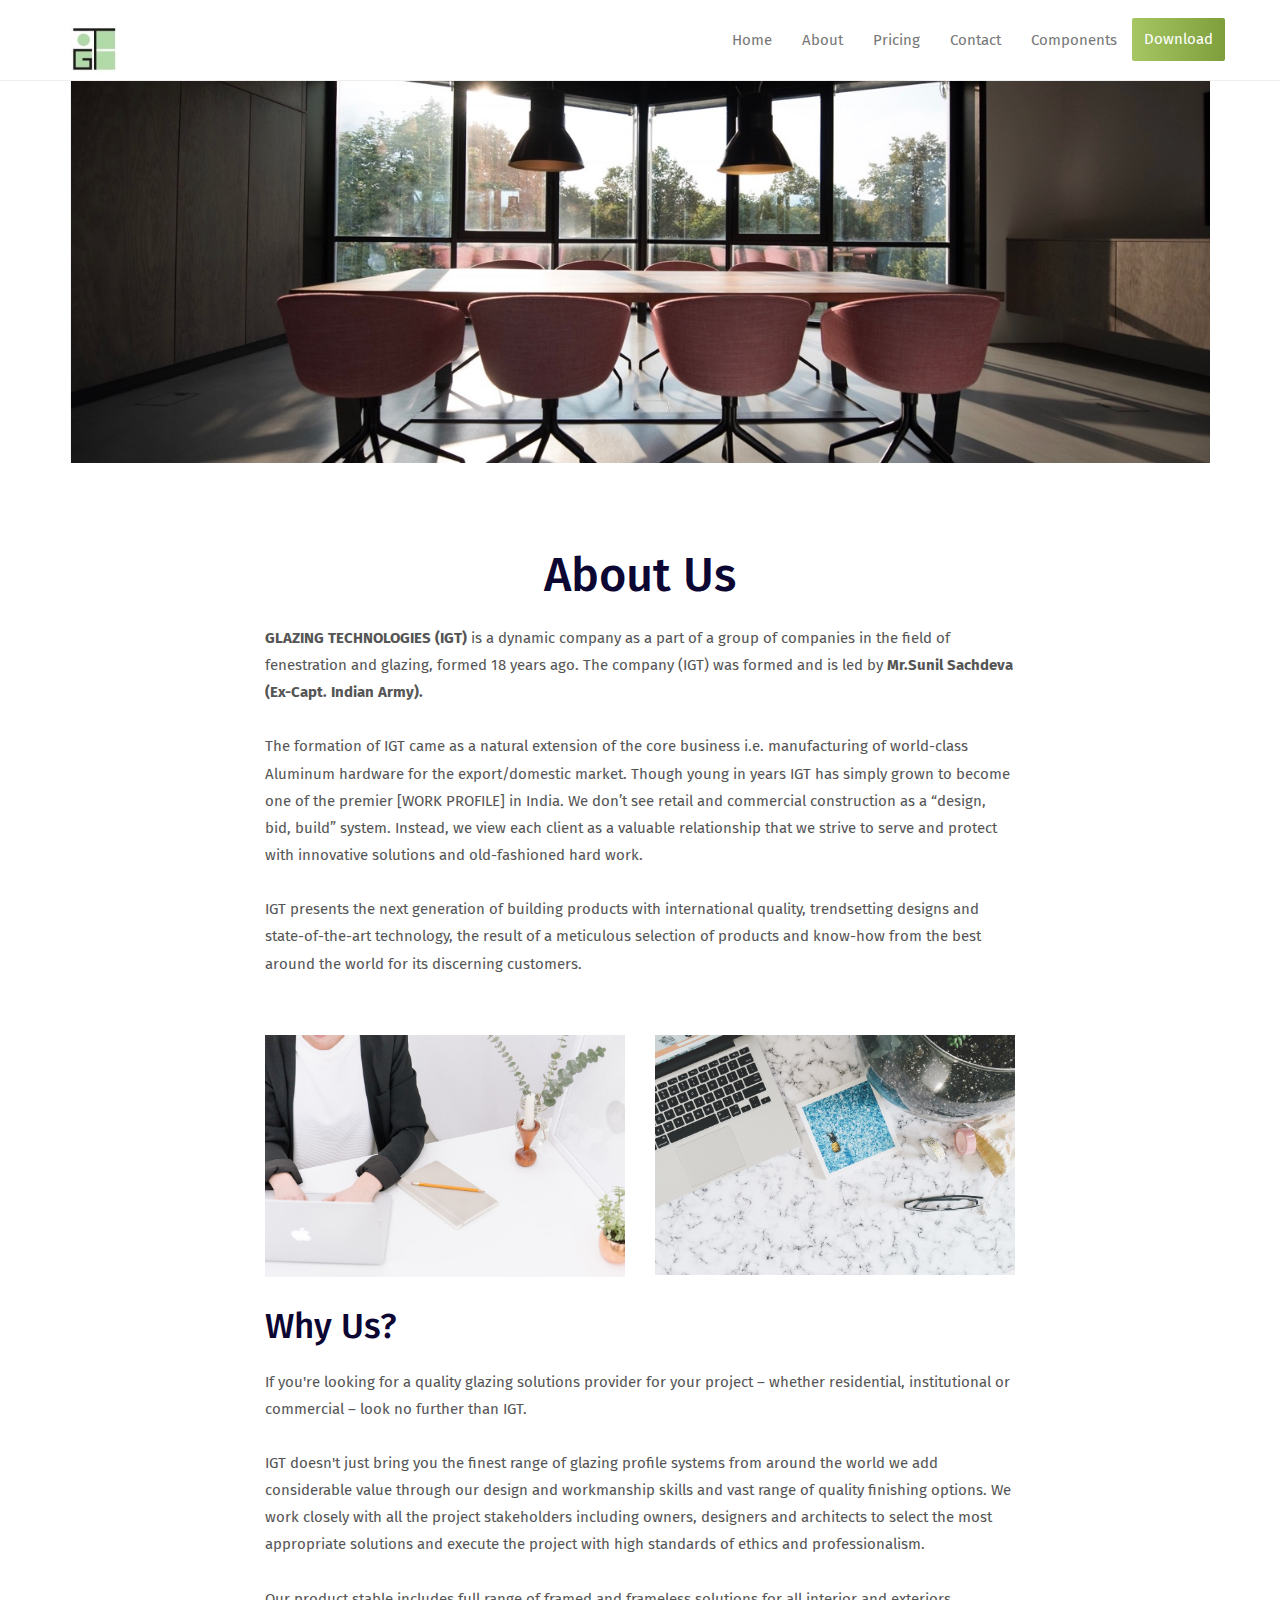
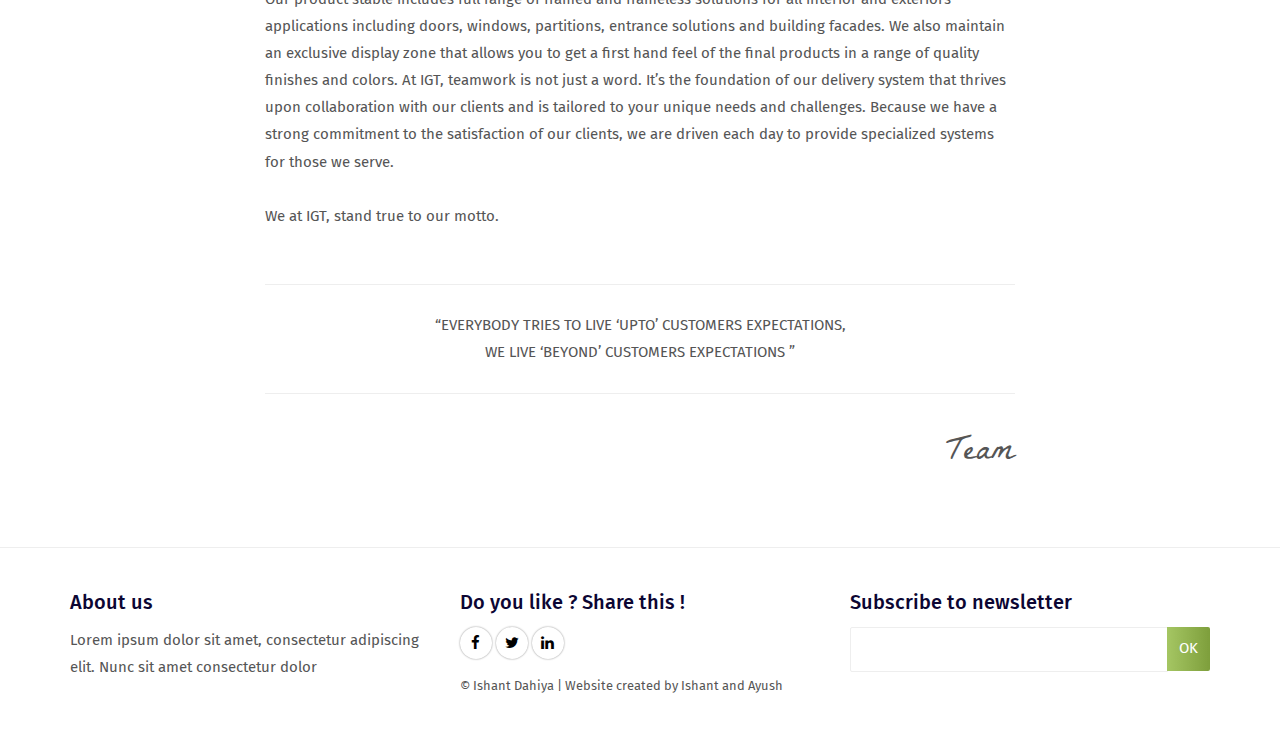
==== commit a5df93ba: "name changes" ====
--- a/about.html
+++ b/about.html
@@ -170,7 +170,7 @@
                             <i class="fa fa-linkedin" aria-hidden="true"></i>
                           </a>
                         </p>
-                        <p><small>© Untitled | Website created with <a href="http://www.mashup-template.com/" class="link-like-text" title="Create website with free html template">Mashup Template</a>/<a href="http://www.unsplash.com/" class="link-like-text" title="Beautiful Free Images">Unsplash</a></small></p>    
+                        <p><small>© Ishant Dahiya | Website created by Ishant and Ayush </small></p>     
                     </div>
 
                     <div class="col-md-4">
